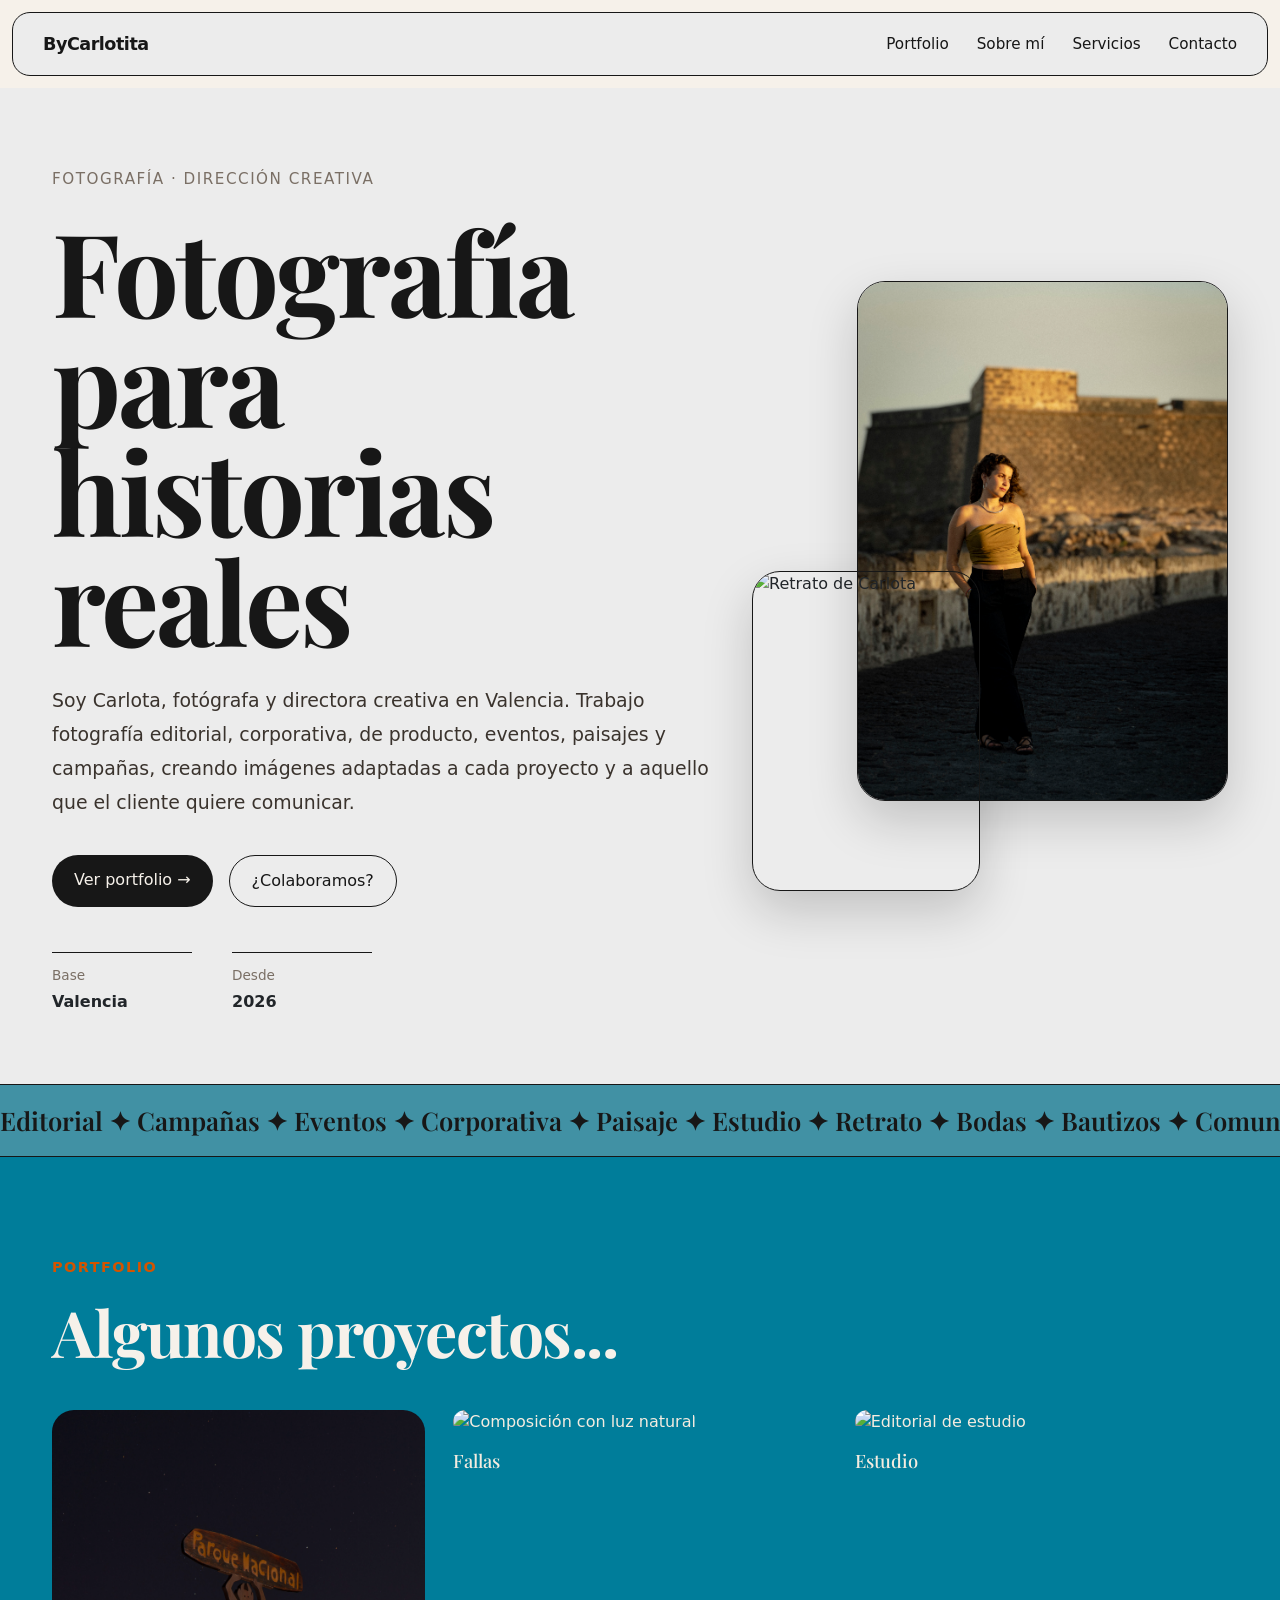
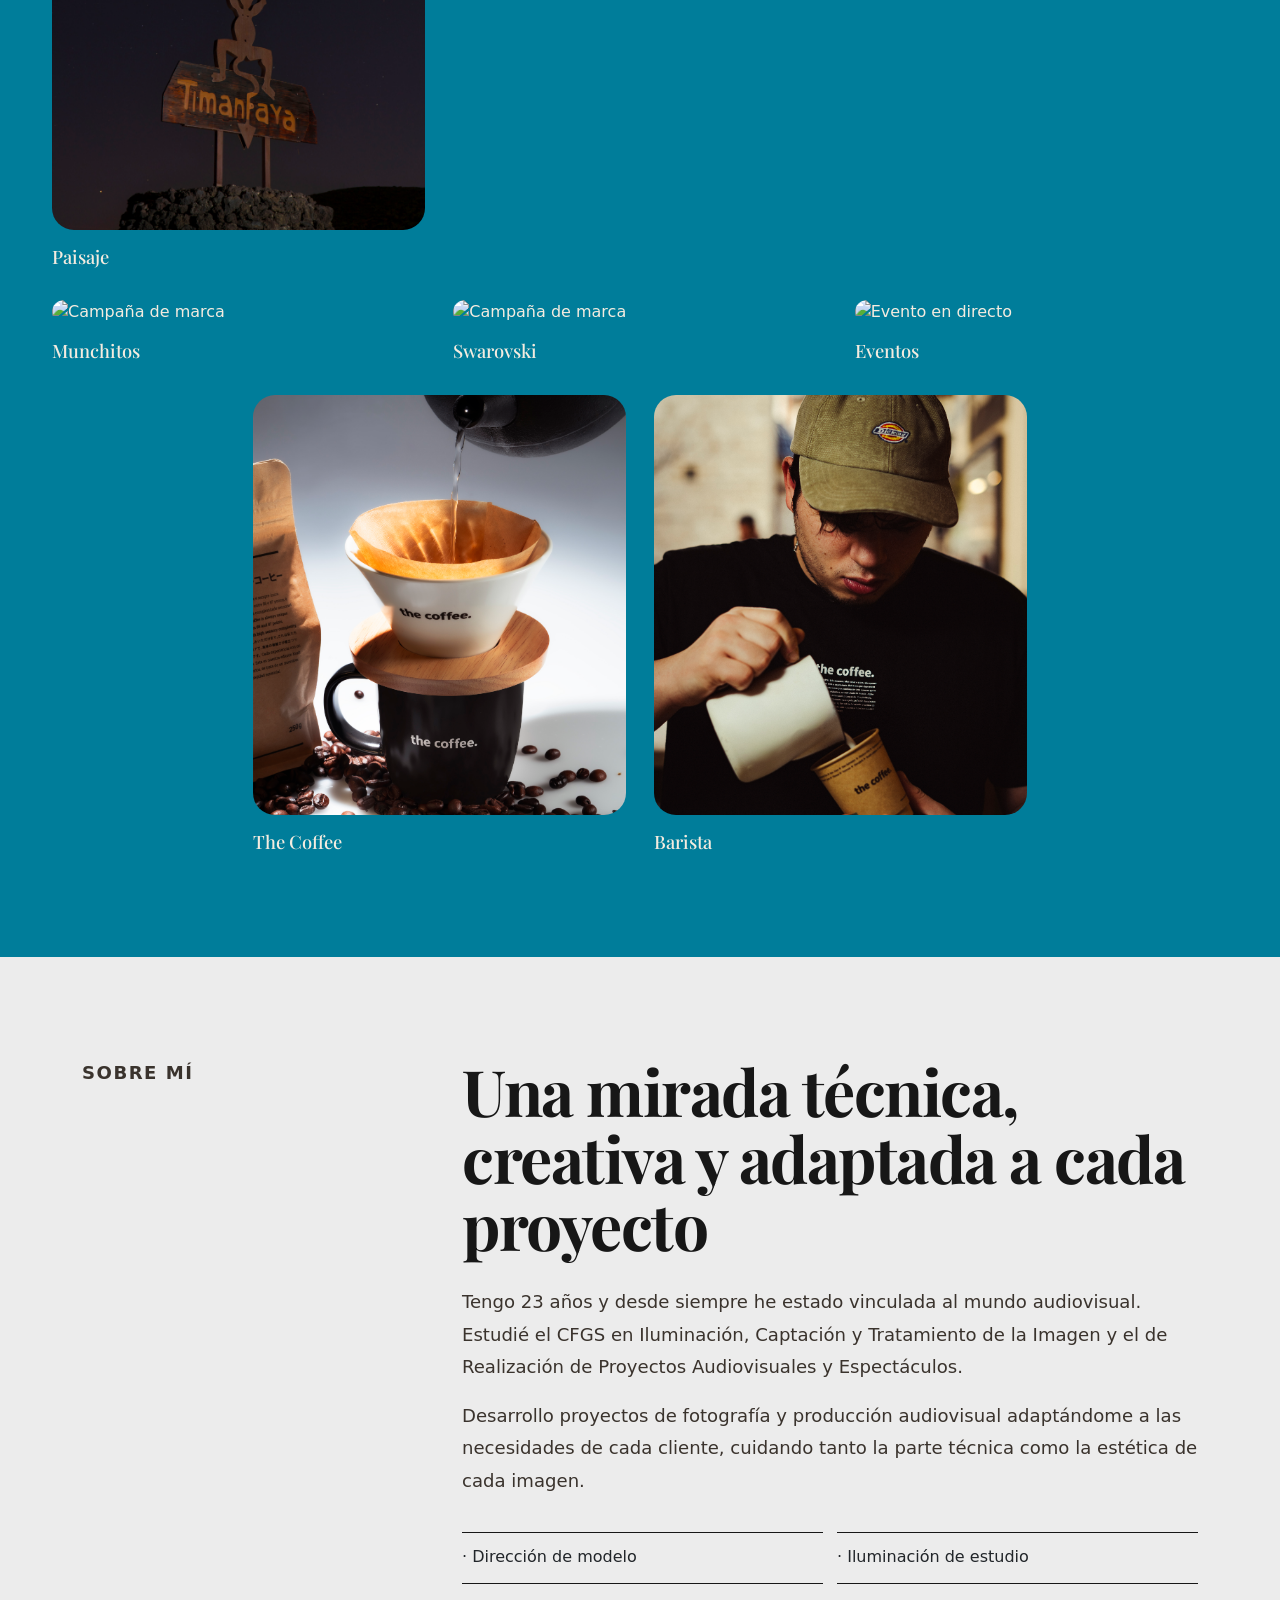
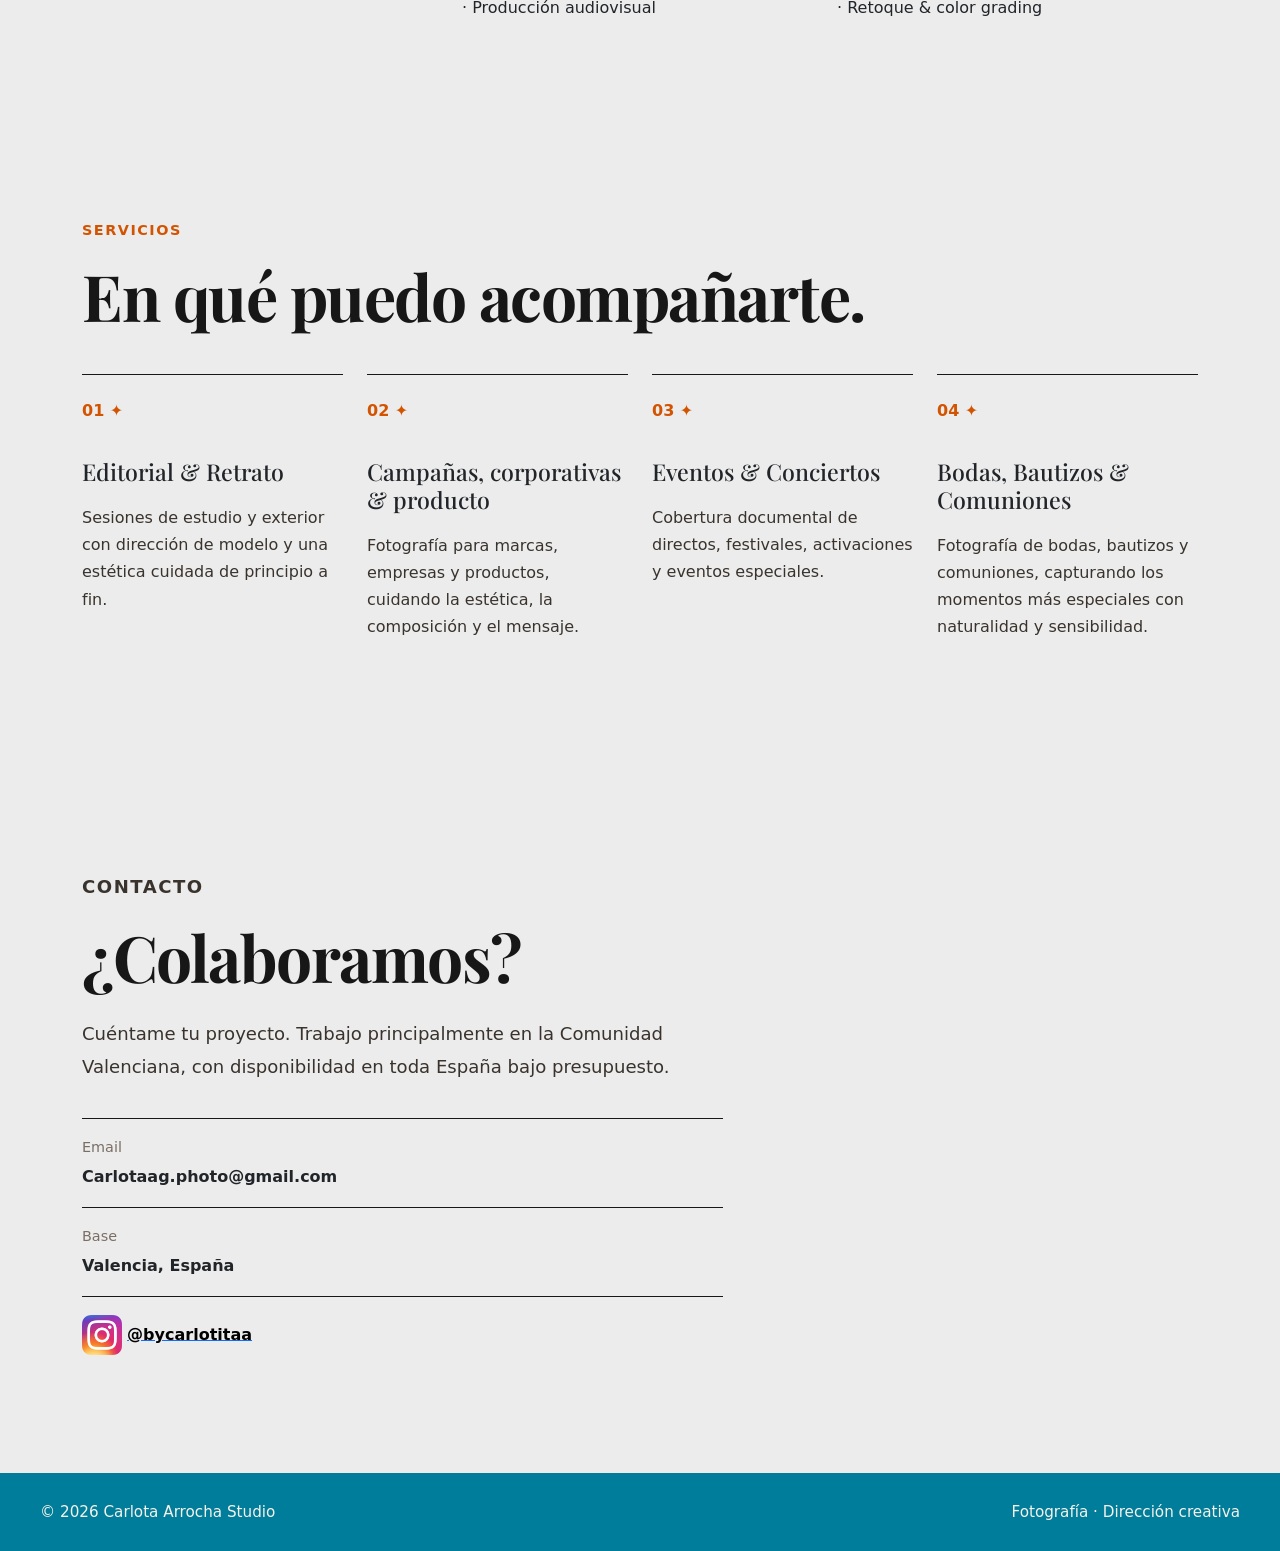
==== index.html @ b8ebc78f "Fix HTML encoding issues in index.html" ====
<!DOCTYPE html>
<html lang="es">
<head>
    <meta charset="UTF-8">
    <title>Carlota Arrocha | Fotografía</title>

    <link rel="stylesheet" href="css/estilos.css">

    <link href="https://fonts.googleapis.com/css2?family=Playfair+Display:wght@500;600;700&family=Inter:wght@300;400;500;600&display=swap" rel="stylesheet">

    <link href="https://cdn.jsdelivr.net/npm/bootstrap@5.3.8/dist/css/bootstrap.min.css" rel="stylesheet">
</head>

<body>

    <nav class="navegacion">
        <div class="logo">
            <a href="index.html">ByCarlotita</a>
        </div>

        <div class="menu">
            <a href="#portfolio" class="links-menu">Portfolio</a>
            <a href="#sobre-mi" class="links-menu">Sobre mí</a>
            <a href="#servicios" class="links-menu">Servicios</a>
            <a href="#contacto" class="links-menu">Contacto</a>
        </div>

      
    </nav>


    <header class="hero">
        <div class="container-fluid">
            <div class="row align-items-center">

                <div class="col-lg-7">
                    <p class="etiqueta">Fotografía · Dirección creativa</p>

                    <h1>
                        Fotografía para<br>
                        historias reales
                    </h1>

                    <p class="texto-hero">
                        Soy Carlota, fotógrafa y directora creativa en Valencia.
                        Trabajo fotografía editorial, corporativa, de producto,
                        eventos, paisajes y campañas, creando imágenes adaptadas
                        a cada proyecto y a aquello que el cliente quiere comunicar.
                    </p>

                    <div class="botones-hero">
                        <a href="#portfolio" class="boton-principal">Ver portfolio →</a>
                        <a href="#contacto" class="boton-secundario">¿Colaboramos?</a>
                    </div>

                    <div class="datos-hero">
                        <div>
                            <span>Base</span>
                            <strong>Valencia</strong>
                        </div>

                        <div>
                            <span>Desde</span>
                            <strong>2026</strong>
                        </div>
                    </div>
                </div>

                <div class="col-lg-5">
                    <div class="imagenes-hero">
                        <img src="presentacion.jpg" class="imagen-hero grande" alt="Fotografía editorial">
                        <img src="imgs/ESTUDIO/DSC01806_2.jpg" class="imagen-hero pequena" alt="Retrato de Carlota">
                    </div>
                </div>

            </div>
        </div>
    </header>


    <section class="franja">
        <div class="texto-franja">
            Editorial ✦ Campañas ✦ Eventos ✦ Corporativa ✦ Paisaje ✦ Estudio ✦ Retrato ✦ Bodas ✦ Bautizos ✦ Comuniones
        </div>
    </section>




    <section class="portfolio portfolio-recortado" id="portfolio">
        <div class="container-fluid">

            <div class="cabecera-seccion">
                <p class="titulo-seccion">Portfolio</p>
                <h2>Algunos proyectos...</h2>
            </div>

            <div class="grid-portfolio">

                <article class="proyecto">
                    <a href="paisajes.html">
                        <img src="imgs/PAISAJE/Foto 11.jpg" alt="Paisaje canario"> </a>
                        <div>
                            <h3>Paisaje</h3>
                           
                        </div>
                </article>

                <article class="proyecto">
                    <a href="fallas.html">
                    <img src="imgs/FALLAS/Fallera_1.jpg" alt="Composición con luz natural"> </a>
                    <div>
                        <h3>Fallas</h3>
                       
                    </div>
                </article>

                <article class="proyecto">
                    <a href="estudio.html">
                    <img src="imgs/ESTUDIO/DSC01806_2.jpg" alt="Editorial de estudio"> </a>
                    <div>
                        <h3>Estudio</h3>
                    </div>
                </article>

                <article class="proyecto">
                    <a href="munchitos.html">
                    <img src="imgs/CAMPAÑAS/6.4 Estudio.jpg" alt="Campaña de marca"> </a>
                    <div>
                        <h3>Munchitos</h3>
                    </div>
                </article>

                <article class="proyecto">
                    <a href="swarovski.html">
                    <img src="imgs/SWAROSKY/Foto Gia Swarosky sRGB.jpg" alt="Campaña de marca"> </a>
                    <div>
                        <h3>Swarovski</h3>
                    </div>
                </article>

                <article class="proyecto">
                    <a href="eventos.html">
                    <img src="imgs/EVENTOS/DSC01212.jpg" alt="Evento en directo"> </a>
                    <div>
                        <h3>Eventos</h3>
                    </div>
                </article>

               <article class="proyecto">
                    <a href="coffee.html">
                    <img src="imgs/THE_COFFEE/SESION_STUDIO_CARLOTA-420-1 copia.jpg" alt="The Coffee"> </a>
                    <div>
                        <h3>The Coffee</h3>
                    </div>
                </article>

                <article class="proyecto">
                    <a href="barista.html">
                    <img src="imgs/BARISTA/DSC2803-1.jpg" alt="The Coffee"> </a>
                    <div>
                        <h3>Barista</h3>
                    </div>
                </article>

            </div>
        </div>
    </section>

        <section class="sobre-mi" id="sobre-mi">
        <div class="container">
            <div class="row">

                <div class="col-lg-4">
                    <p class="titulo-seccion">Sobre mí</p>
                </div>

                <div class="col-lg-8">
                    <h2>Una mirada técnica, creativa y adaptada a cada proyecto</h2>

                    <p>
                        Tengo 23 años y desde siempre he estado vinculada al mundo audiovisual.
                        Estudié el CFGS en Iluminación, Captación y Tratamiento de la Imagen
                        y el de Realización de Proyectos Audiovisuales y Espectáculos.
                    </p>

                    <p>
                        Desarrollo proyectos de fotografía y producción audiovisual adaptándome
                        a las necesidades de cada cliente, cuidando tanto la parte técnica como
                        la estética de cada imagen.
                    </p>

                    <div class="lista-habilidades">
                        <span>· Dirección de modelo</span>
                        <span>· Iluminación de estudio</span>
                        <span>· Producción audiovisual</span>
                        <span>· Retoque & color grading</span>
                    </div>
                </div>

            </div>
        </div>
    </section>



    <section class="servicios" id="servicios">
        <div class="container">

            <div class="cabecera-seccion">
                <p class="titulo-seccion">Servicios</p>
                <h2>En qué puedo acompañarte.</h2>
            </div>

            <div class="row">

                <div class="col-md-3">
                    <div class="tarjeta-servicio">
                        <span>01 ✦</span>
                        <h3>Editorial & Retrato</h3>
                        <p>
                            Sesiones de estudio y exterior con dirección de modelo
                            y una estética cuidada de principio a fin.
                        </p>
                    </div>
                </div>

                <div class="col-md-3">
                    <div class="tarjeta-servicio">
                        <span>02 ✦</span>
                        <h3>Campañas, corporativas & producto</h3>
                        <p>
                            Fotografía para marcas, empresas y productos, cuidando
                            la estética, la composición y el mensaje.
                        </p>
                    </div>
                </div>

                <div class="col-md-3">
                    <div class="tarjeta-servicio">
                        <span>03 ✦</span>
                        <h3>Eventos & Conciertos</h3>
                        <p>
                            Cobertura documental de directos, festivales,
                            activaciones y eventos especiales.
                        </p>
                    </div>
                </div>

                <div class="col-md-3">
                    <div class="tarjeta-servicio">
                        <span>04 ✦</span>
                        <h3>Bodas, Bautizos & Comuniones</h3>
                        <p>
                            Fotografía de bodas, bautizos y comuniones,
                            capturando los momentos más especiales
                            con naturalidad y sensibilidad.
                        </p>
                    </div>
                </div>
                

            </div>
        </div>
    </section>


    <section class="contacto" id="contacto">
        <div class="container">
            <div class="row">

                <div class="col-lg-7">
                    <p class="titulo-seccion">Contacto</p>
                    <h2>¿Colaboramos?</h2>

                    <p>
                        Cuéntame tu proyecto.
                        Trabajo principalmente en la Comunidad Valenciana,
                        con disponibilidad en toda España bajo presupuesto.
                    </p>

                    <div class="datos-contacto">
                        <div>
                            <span>Email</span>
                            <strong>Carlotaag.photo@gmail.com</strong>
                        </div>

                        <div>
                            <span>Base</span>
                            <strong>Valencia, España</strong>
                        </div>
                        <div>
                            <img
                            src="Instagram_icon.png.webp" alt="logo" class="img-fluid"
                            style="width: 40px; height: 40px;">
                            <a href="https://www.instagram.com/bycarlotitaa">
                            <strong style="color: #000;">@bycarlotitaa</strong></a>
                        </div>
                    </div>
                </div>

            </div>
        </div>
    </section>


    <footer>
        <p>© 2026 Carlota Arrocha Studio</p>
        <p>Fotografía · Dirección creativa</p>
    </footer>


    <script src="https://cdn.jsdelivr.net/npm/bootstrap@5.3.8/dist/js/bootstrap.bundle.min.js"></script>
</body>
</html>
---- css/estilos.css ----
* {
    margin: 0;
    padding: 0;
    box-sizing: border-box;
}

body {
    font-family: "Inter", sans-serif;
    background-color: #f6f1ea !important;
    color: #171717;
}

html {
    scroll-behavior: smooth;
}

h1, h2, h3 {
    font-family: "Playfair Display", serif;
}


/* NAV */

.navegacion {
    width: calc(100% - 24px);
    margin: 12px;
    padding: 18px 30px;
    border: 1px solid #171717;
    border-radius: 18px;
    background-color: #ECECEC;
    backdrop-filter: blur(10px);

    display: flex;
    justify-content: space-between;
    align-items: center;

    position: sticky;
    top: 12px;
    z-index: 1000;
}

.logo a {
    text-decoration: none;
    color: #171717;
    font-weight: 700;
    font-size: 1.1rem;
    letter-spacing: -0.5px;
}

.menu {
    display: flex;
    gap: 28px;
}

.links-menu {
    text-decoration: none;
    color: #171717;
    font-size: 0.95rem;
    transition: opacity 0.3s ease;
}

.links-menu:hover {
    opacity: 0.55;
}

.boton-nav {
    text-decoration: none;
    color: #f6f1ea;
    background-color: #171717;
    padding: 10px 18px;
    border-radius: 30px;
    font-size: 0.9rem;
    transition: all 0.3s ease;
}

.boton-nav:hover {
    background-color: #d35400;
    color: white;
}


/* HERO */

.hero {
    padding: 80px 40px 70px;
    background-color: #ECECEC;
}

.etiqueta {
    font-size: 0.95rem;
    text-transform: uppercase;
    letter-spacing: 1.5px;
    margin-bottom: 25px;
    color: #7a6f65;
}

.hero h1 {
    font-family: "Playfair Display", serif;
    font-size: clamp(3.8rem, 9vw, 8.5rem);
    font-weight: 700;
    line-height: 0.95;
    color: #171717;
    margin-bottom: 30px;
    letter-spacing: -3px;
}

.texto-hero {
    max-width: 680px;
    font-size: 1.18rem;
    line-height: 1.8;
    color: #3a332d;
    margin-bottom: 35px;
}

.botones-hero {
    display: flex;
    gap: 16px;
    margin-bottom: 45px;
}

.boton-principal,
.boton-secundario {
    text-decoration: none;
    padding: 13px 22px;
    border-radius: 40px;
    font-weight: 500;
    transition: all 0.3s ease;
}

.boton-principal {
    background-color: #171717;
    color: #f6f1ea;
}

.boton-principal:hover {
    background-color: #d35400;
    color: white;
}

.boton-secundario {
    border: 1px solid #171717;
    color: #171717;
}

.boton-secundario:hover {
    background-color: #171717;
    color: #f6f1ea;
}

.datos-hero {
    display: flex;
    gap: 40px;
    flex-wrap: wrap;
}

.datos-hero div {
    border-top: 1px solid #171717;
    padding-top: 12px;
    min-width: 140px;
}

.datos-hero span {
    display: block;
    color: #7a6f65;
    font-size: 0.85rem;
    margin-bottom: 5px;
}

.datos-hero strong {
    font-size: 1rem;
}


/* IMÁGENES HERO */

.imagenes-hero {
    position: relative;
    min-height: 620px;
}

.imagen-hero {
    object-fit: cover;
    border-radius: 28px;
    border: 1px solid #171717;
    box-shadow: 0 20px 50px rgba(0, 0, 0, 0.18);
}

.imagen-hero.grande {
    width: 78%;
    height: 520px;
    position: absolute;
    right: 0;
    top: 0;
}

.imagen-hero.pequena {
    width: 48%;
    height: 320px;
    position: absolute;
    left: 0;
    bottom: 10px;
}


/* FRANJA */

.franja {
    overflow: hidden;
    border-top: 1px solid #171717;
    border-bottom: 1px solid #171717;
    background-color: #4191A4;
    color: #171717;
    padding: 16px 0;
}

.texto-franja {
    white-space: nowrap;
    font-family: "Playfair Display", serif;
    font-size: 1.6rem;
    font-weight: 600;
    animation: moverTexto 18s linear infinite;
}

@keyframes moverTexto {
    from {
        transform: translateX(100%);
    }

    to {
        transform: translateX(-100%);
    }
}


/* SECCIONES GENERALES */

.sobre-mi,
.portfolio,
.servicios,
.contacto {
    padding: 100px 40px;
}
.sobre-mi{
    background-color: #ECECEC;
}
.servicios{
    background-color: #ECECEC;
}

.titulo-seccion {
    text-transform: uppercase;
    font-size: 0.9rem;
    letter-spacing: 1.5px;
    color: #d35400;
    font-weight: 700;
    margin-bottom: 20px;
}

.cabecera-seccion {
    margin-bottom: 45px;
}

.sobre-mi h2,
.portfolio h2,
.servicios h2,
.contacto h2 {
    font-family: "Playfair Display", serif;
    font-size: clamp(2.4rem, 5vw, 4.5rem);
    font-weight: 700;
    line-height: 1.05;
    margin-bottom: 28px;
    color: #171717;
    letter-spacing: -1.5px;
}

.sobre-mi p,
.contacto p {
    font-size: 1.13rem;
    line-height: 1.8;
    color: #3a332d;
}

.lista-habilidades {
    margin-top: 35px;
    display: grid;
    grid-template-columns: repeat(2, 1fr);
    gap: 14px;
}

.lista-habilidades span {
    border-top: 1px solid #171717;
    padding-top: 12px;
    font-weight: 500;
}


/* PORTFOLIO */

.portfolio {
    background-color: #007D9A;
    color: #f4ece0;
}

.portfolio .titulo-seccion {
    color: #d35400;
}

.portfolio h2 {
    color: #f6f1ea;
}

.filtros {
    display: flex;
    gap: 12px;
    flex-wrap: wrap;
    margin-bottom: 40px;
}

.filtros span {
    border: 1px solid #f6f1ea;
    border-radius: 30px;
    padding: 8px 16px;
    font-size: 0.9rem;
}

/* Portfolio centrado:
   - En pantalla grande salen 3 elementos por fila.
   - Si sobra 1 o 2 en la última fila, se centran.
*/

.grid-portfolio {
    display: flex;
    flex-wrap: wrap;
    justify-content: center;
    gap: 28px;
}

.proyecto {
    flex: 0 1 calc((100% - 56px) / 3);
    overflow: hidden;
}

.proyecto a {
    display: block;
    text-decoration: none;
    color: inherit;
}

/* IMÁGENES COMPLETAS SIN RECORTE */

.proyecto img {
    width: 100%;
    height: 420px;
    object-fit: contain;
    border-radius: 22px;
    margin-bottom: 16px;
    transition: transform 0.4s ease;
    background-color: #f6f1ea;
}

.portfolio-recortado .proyecto img {
    object-fit: cover;
    background-color: transparent;
}

.proyecto:hover img {
    transform: scale(1.02);
}

.proyecto h3 {
    font-size: 1.15rem;
    margin-bottom: 4px;
}

.proyecto p {
    color: #c9bfb4;
    font-size: 0.9rem;
}


/* MODAL */

.img-galeria {
    cursor: pointer;
}

.modal-imagen-contenido {
    background-color: transparent;
    border: none;
}

.imagen-ampliada {
    max-width: 100%;
    max-height: 85vh;
    object-fit: contain;
    border-radius: 12px;
}

.boton-cerrar {
    position: absolute;
    top: 10px;
    right: 10px;
    z-index: 10;
    background-color: white;
    padding: 12px;
    border-radius: 50%;
}


/* SERVICIOS */

.tarjeta-servicio {
    border-top: 1px solid #171717;
    padding-top: 24px;
    margin-bottom: 30px;
}

.tarjeta-servicio span {
    display: block;
    color: #d35400;
    font-weight: 700;
    margin-bottom: 35px;
}

.tarjeta-servicio h3 {
    font-size: 1.45rem;
    margin-bottom: 18px;
}

.tarjeta-servicio p {
    color: #3a332d;
    line-height: 1.7;
}


/* CONTACTO */

.contacto {
    background-color: #ECECEC;
}

.datos-contacto {
    margin-top: 35px;
}

.datos-contacto div {
    border-top: 1px solid #171717;
    padding: 18px 0;
}

.datos-contacto span {
    display: block;
    color: #7a6f65;
    font-size: 0.9rem;
    margin-bottom: 6px;
}

.datos-contacto strong {
    font-size: 1rem;
}

.formulario {
    display: flex;
    flex-direction: column;
    gap: 18px;
}

.formulario input,
.formulario textarea {
    width: 100%;
    border: none;
    border-bottom: 1px solid #171717;
    background-color: transparent;
    padding: 14px 0;
    font-size: 1rem;
    outline: none;
}

.formulario textarea {
    min-height: 150px;
    resize: vertical;
}

.formulario button {
    align-self: flex-start;
    margin-top: 20px;
    border: none;
    background-color: #171717;
    color: #f6f1ea;
    padding: 14px 24px;
    border-radius: 40px;
    transition: all 0.3s ease;
}

.formulario button:hover {
    background-color: #d35400;
}


/* FOOTER */

footer {
    background-color: #007D9A;
    color: #f6f1ea;
    display: flex;
    justify-content: space-between;
    padding: 28px 40px;
    font-size: 0.95rem;
}

footer p {
    margin: 0;
}


/* RESPONSIVE */

@media (max-width: 992px) {
    .navegacion {
        flex-direction: column;
        gap: 18px;
    }

    .menu {
        flex-wrap: wrap;
        justify-content: center;
    }

    .boton-nav {
        display: none;
    }

    .hero {
        padding: 60px 22px;
    }

    .imagenes-hero {
        min-height: auto;
        margin-top: 50px;
        display: flex;
        gap: 20px;
    }

    .imagen-hero.grande,
    .imagen-hero.pequena {
        position: static;
        width: 50%;
        height: 360px;
    }

    .proyecto {
        flex: 0 1 calc((100% - 28px) / 2);
    }

    .proyecto img {
        height: 380px;
    }
}


@media (max-width: 768px) {
    .hero h1 {
        font-size: 3.7rem;
    }

    .botones-hero {
        flex-direction: column;
        align-items: flex-start;
    }

    .datos-hero {
        flex-direction: column;
        gap: 18px;
    }

    .imagenes-hero {
        flex-direction: column;
    }

    .imagen-hero.grande,
    .imagen-hero.pequena {
        width: 100%;
        height: 360px;
    }

    .sobre-mi,
    .portfolio,
    .servicios,
    .contacto {
        padding: 70px 22px;
    }

    .lista-habilidades {
        grid-template-columns: 1fr;
    }

    .proyecto {
        flex: 0 1 100%;
    }

    .proyecto img {
        height: auto;
        max-height: none;
    }

    footer {
        flex-direction: column;
        gap: 10px;
    }
}
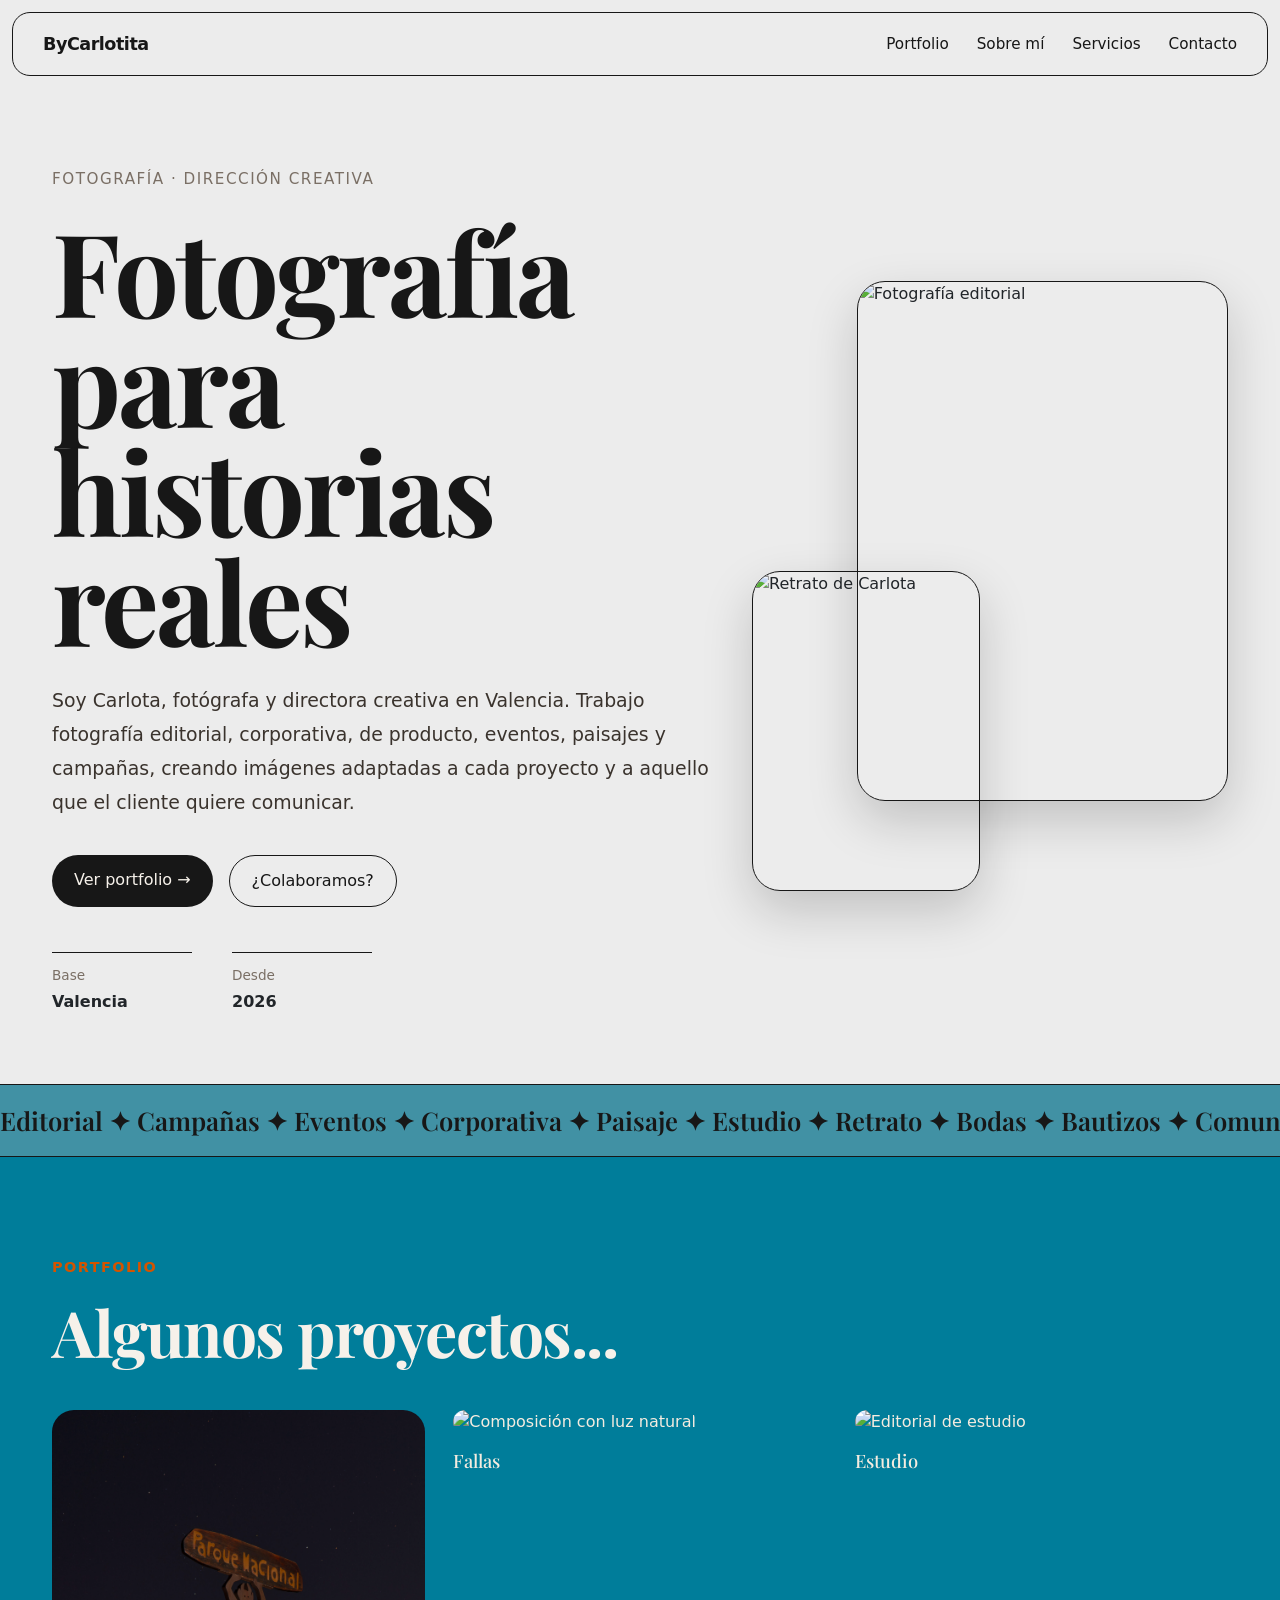
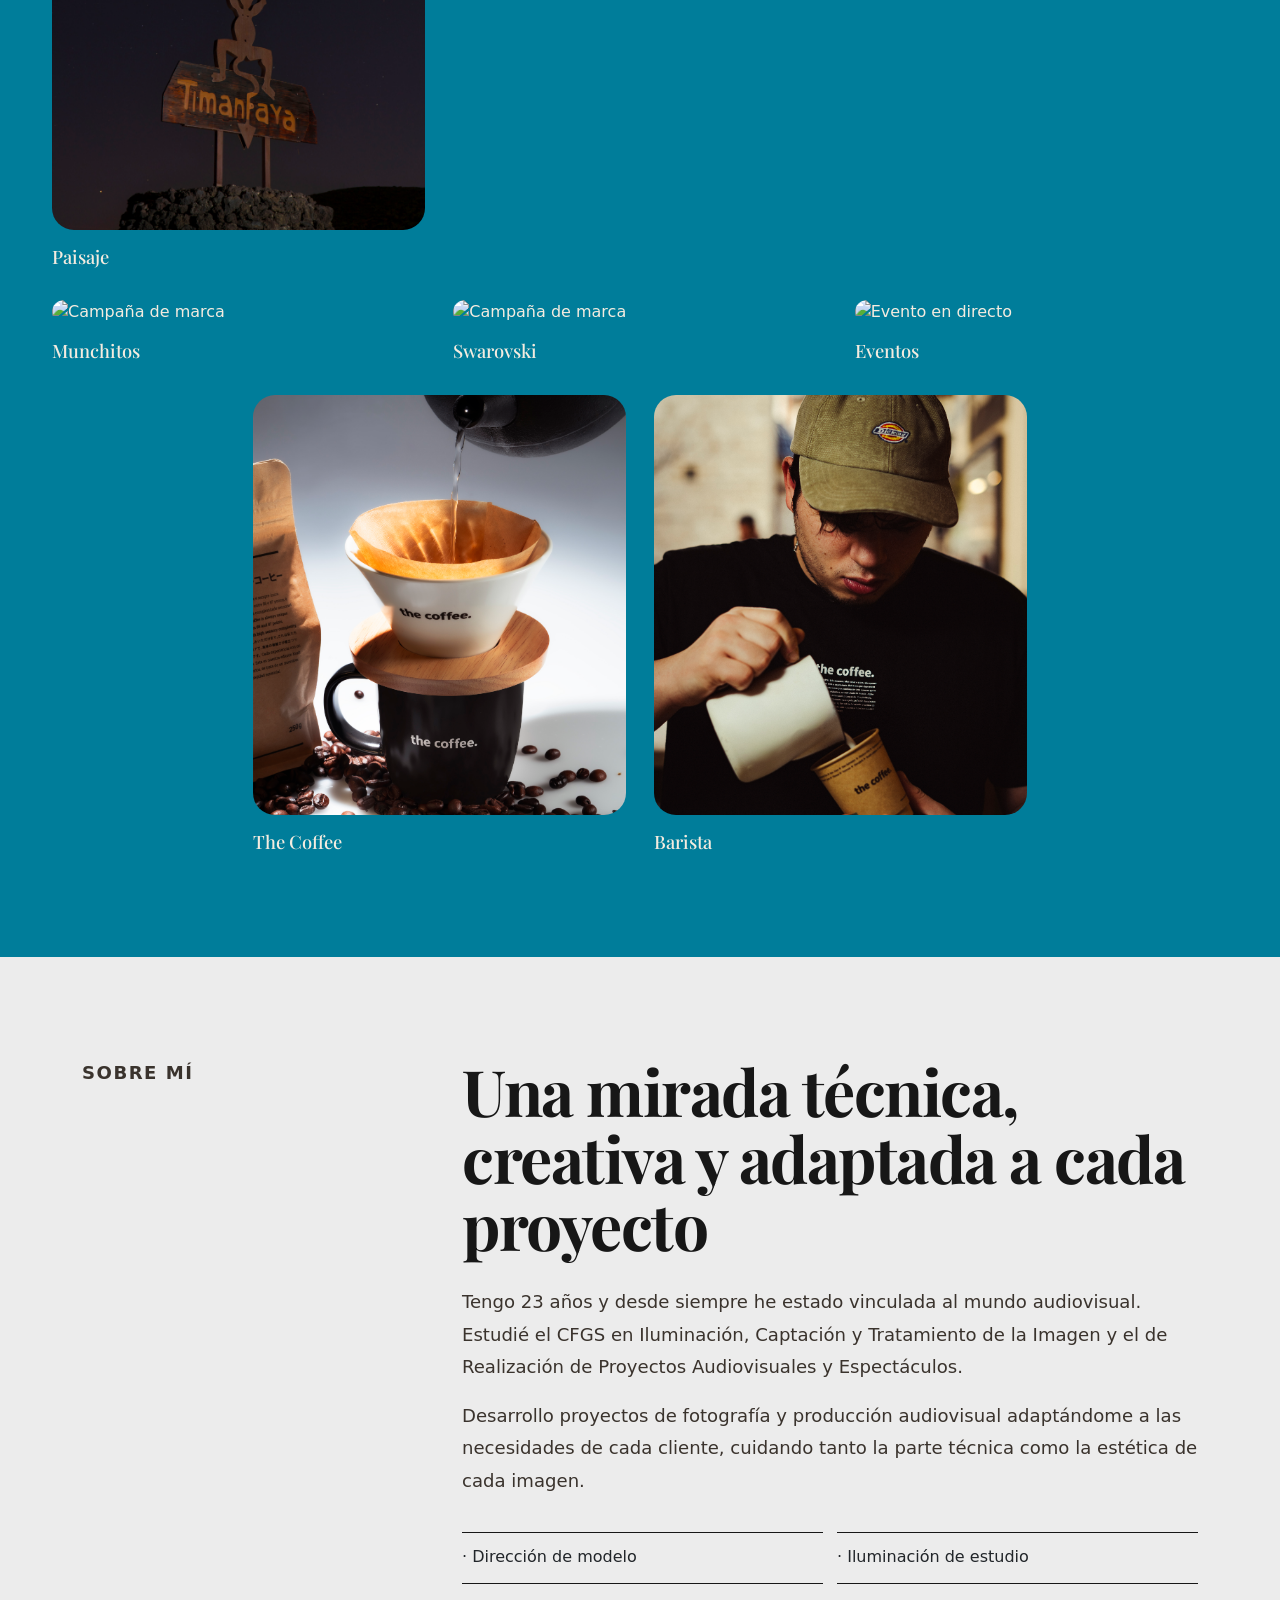
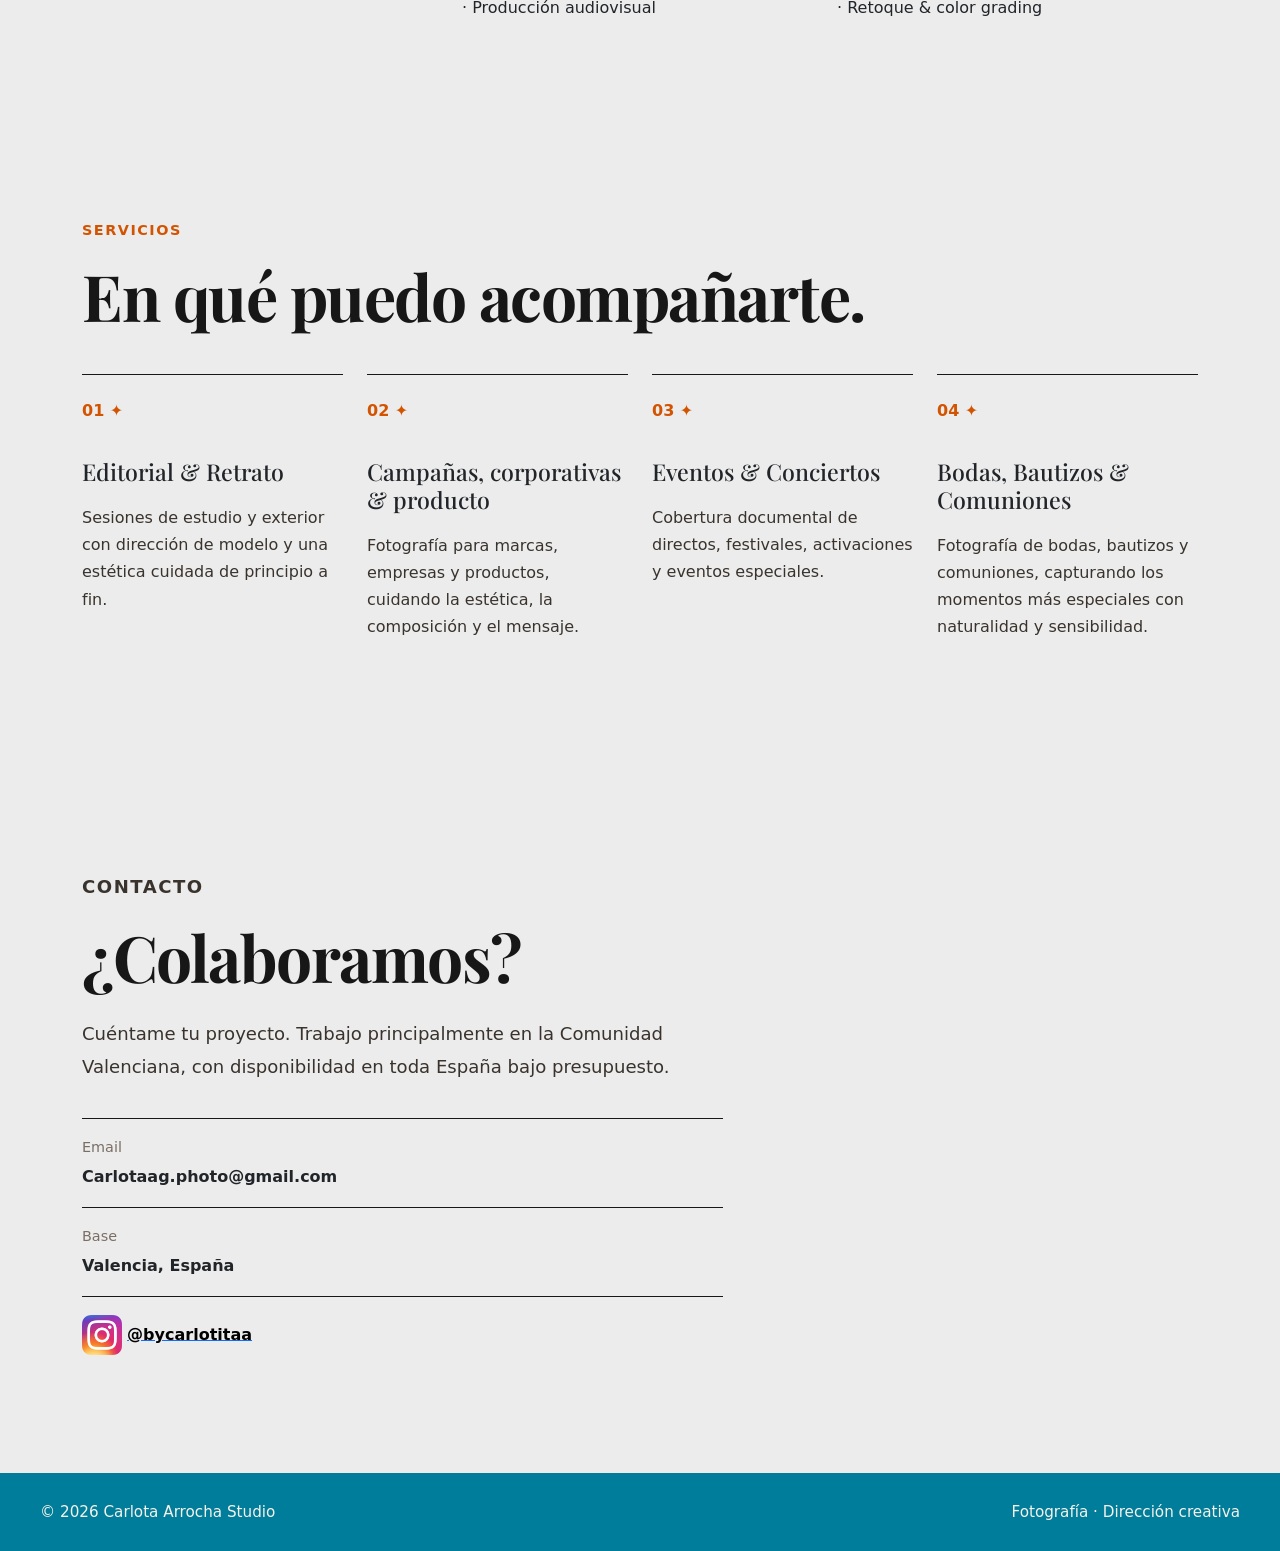
==== commit 7b40379e: "Restore index.html to original state" ====
--- a/index.html
+++ b/index.html
@@ -68,8 +68,8 @@
 
                 <div class="col-lg-5">
                     <div class="imagenes-hero">
-                        <img src="presentacion.jpg" class="imagen-hero grande" alt="Fotografía editorial">
-                        <img src="imgs/ESTUDIO/DSC01806_2.jpg" class="imagen-hero pequena" alt="Retrato de Carlota">
+                        <img src="imgs/INICIO/Sesión de estudio_1.jpg" class="imagen-hero grande" alt="Fotografía editorial">
+                        <img src="imgs/INICIO/Sesión de estudio_2.jpg" class="imagen-hero pequena" alt="Retrato de Carlota">
                     </div>
                 </div>
 
--- a/css/estilos.css
+++ b/css/estilos.css
@@ -6,7 +6,7 @@
 
 body {
     font-family: "Inter", sans-serif;
-    background-color: #f6f1ea !important;
+    background-color: #ECECEC !important;
     color: #171717;
 }
 
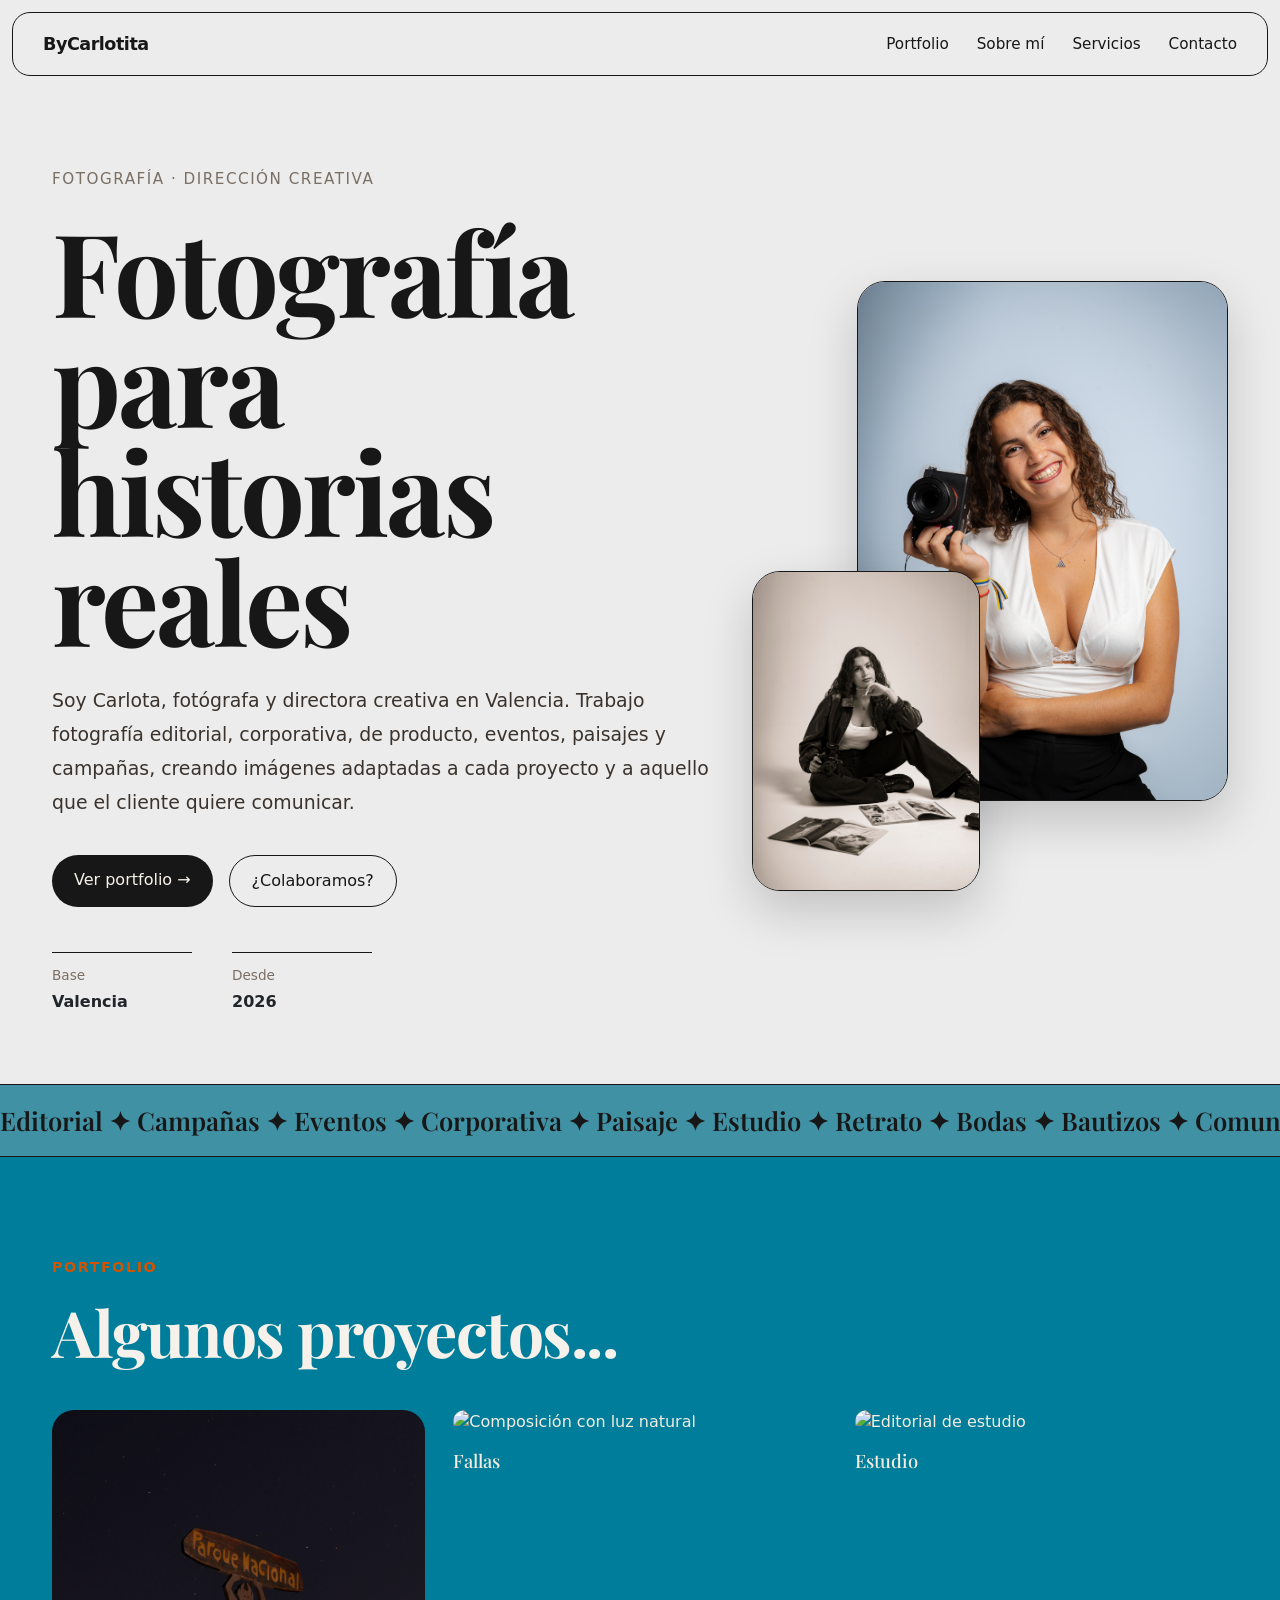
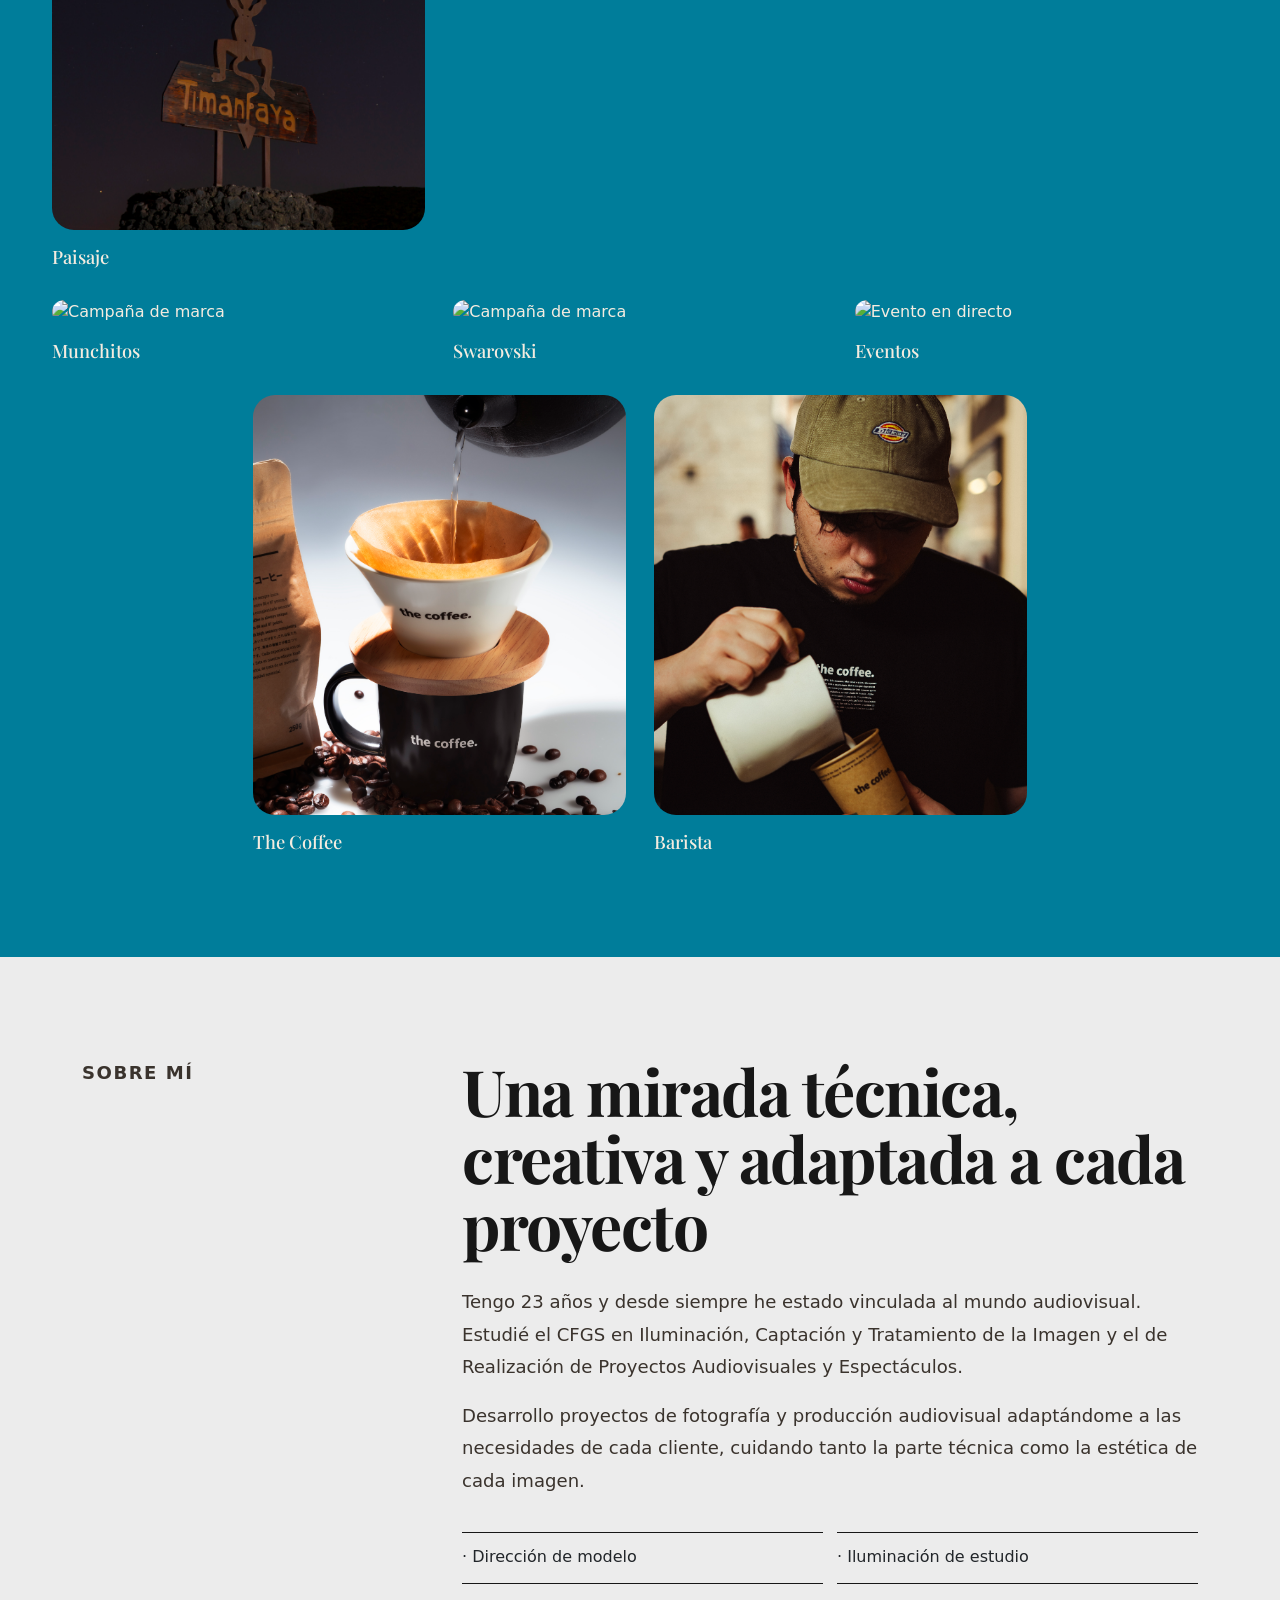
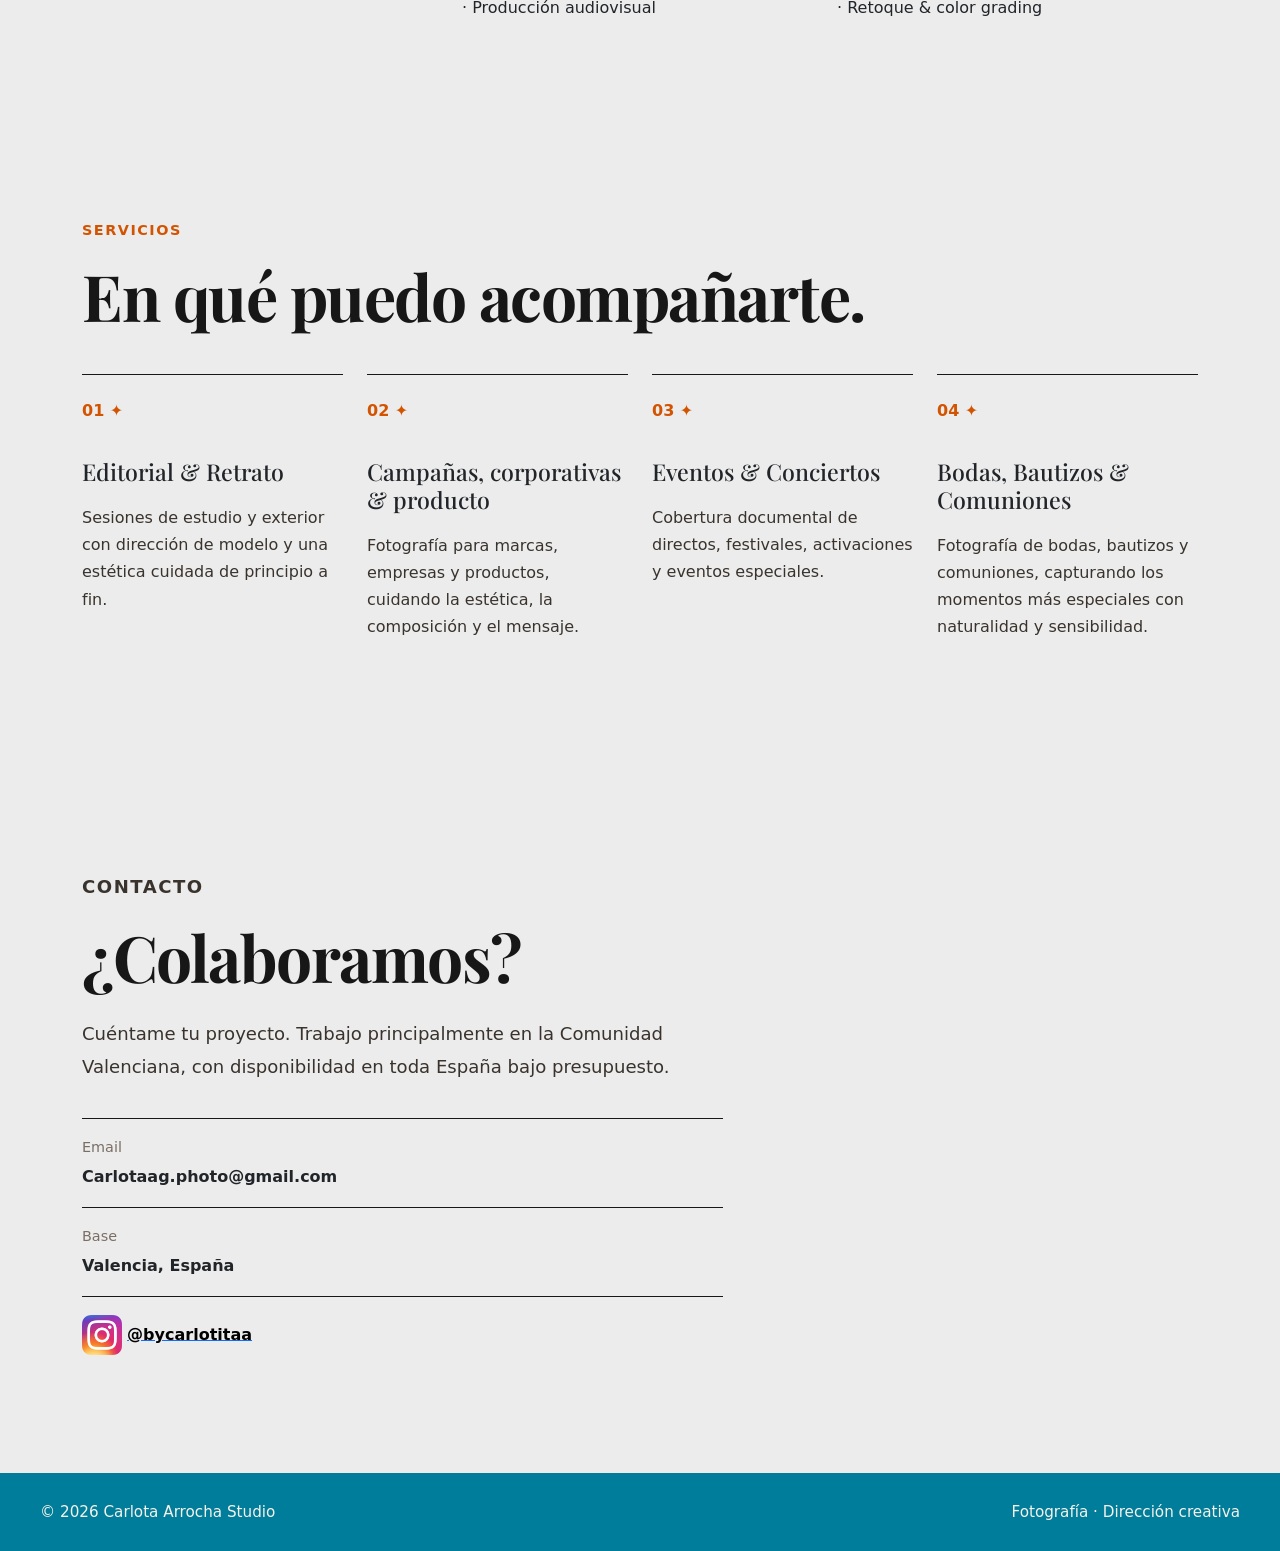
==== commit 0b2a2248: "Fix HTML formatting and update image paths" ====
--- a/index.html
+++ b/index.html
@@ -68,8 +68,8 @@
 
                 <div class="col-lg-5">
                     <div class="imagenes-hero">
-                        <img src="imgs/INICIO/Sesión de estudio_1.jpg" class="imagen-hero grande" alt="Fotografía editorial">
-                        <img src="imgs/INICIO/Sesión de estudio_2.jpg" class="imagen-hero pequena" alt="Retrato de Carlota">
+                        <img src="imgs/INICIO/Sesion_1.jpg" class="imagen-hero grande" alt="Fotografía editorial">
+                        <img src="imgs/INICIO/Sesion_2.jpg" class="imagen-hero pequena" alt="Retrato de Carlota">
                     </div>
                 </div>
 
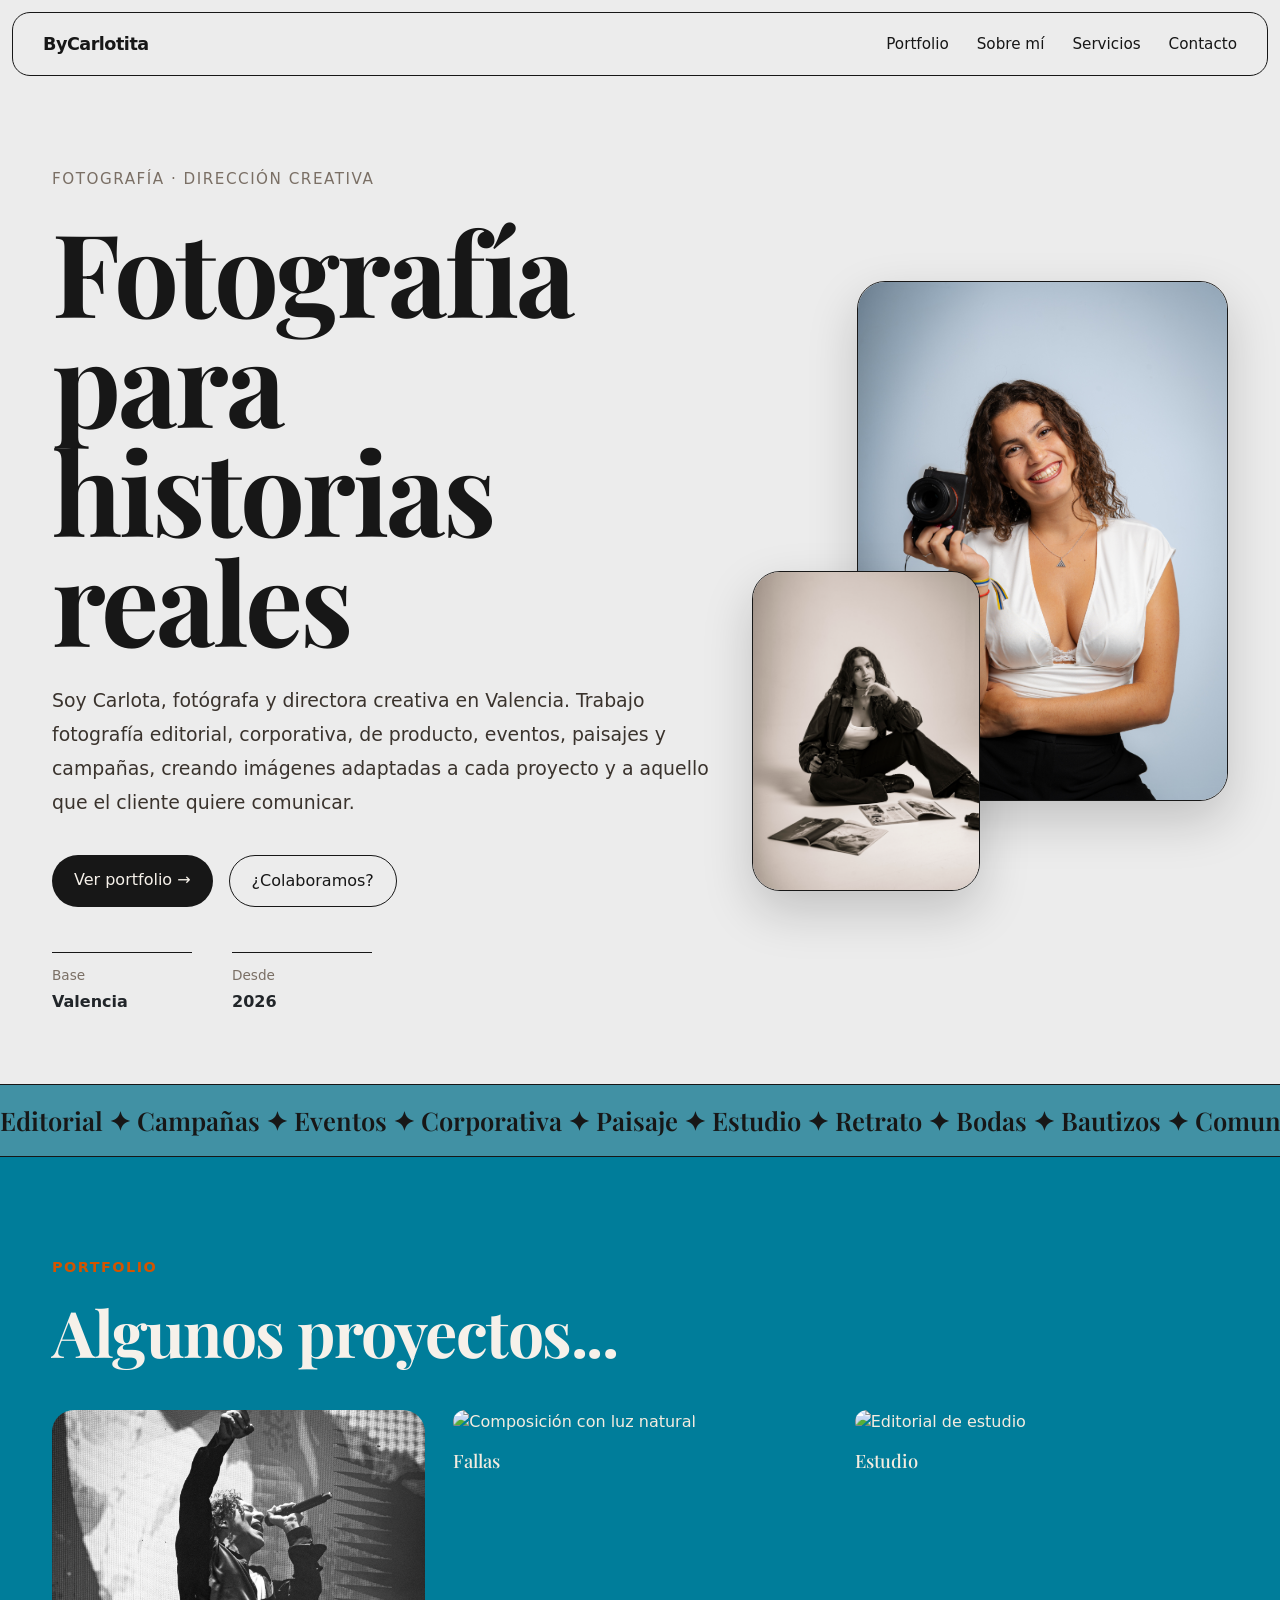
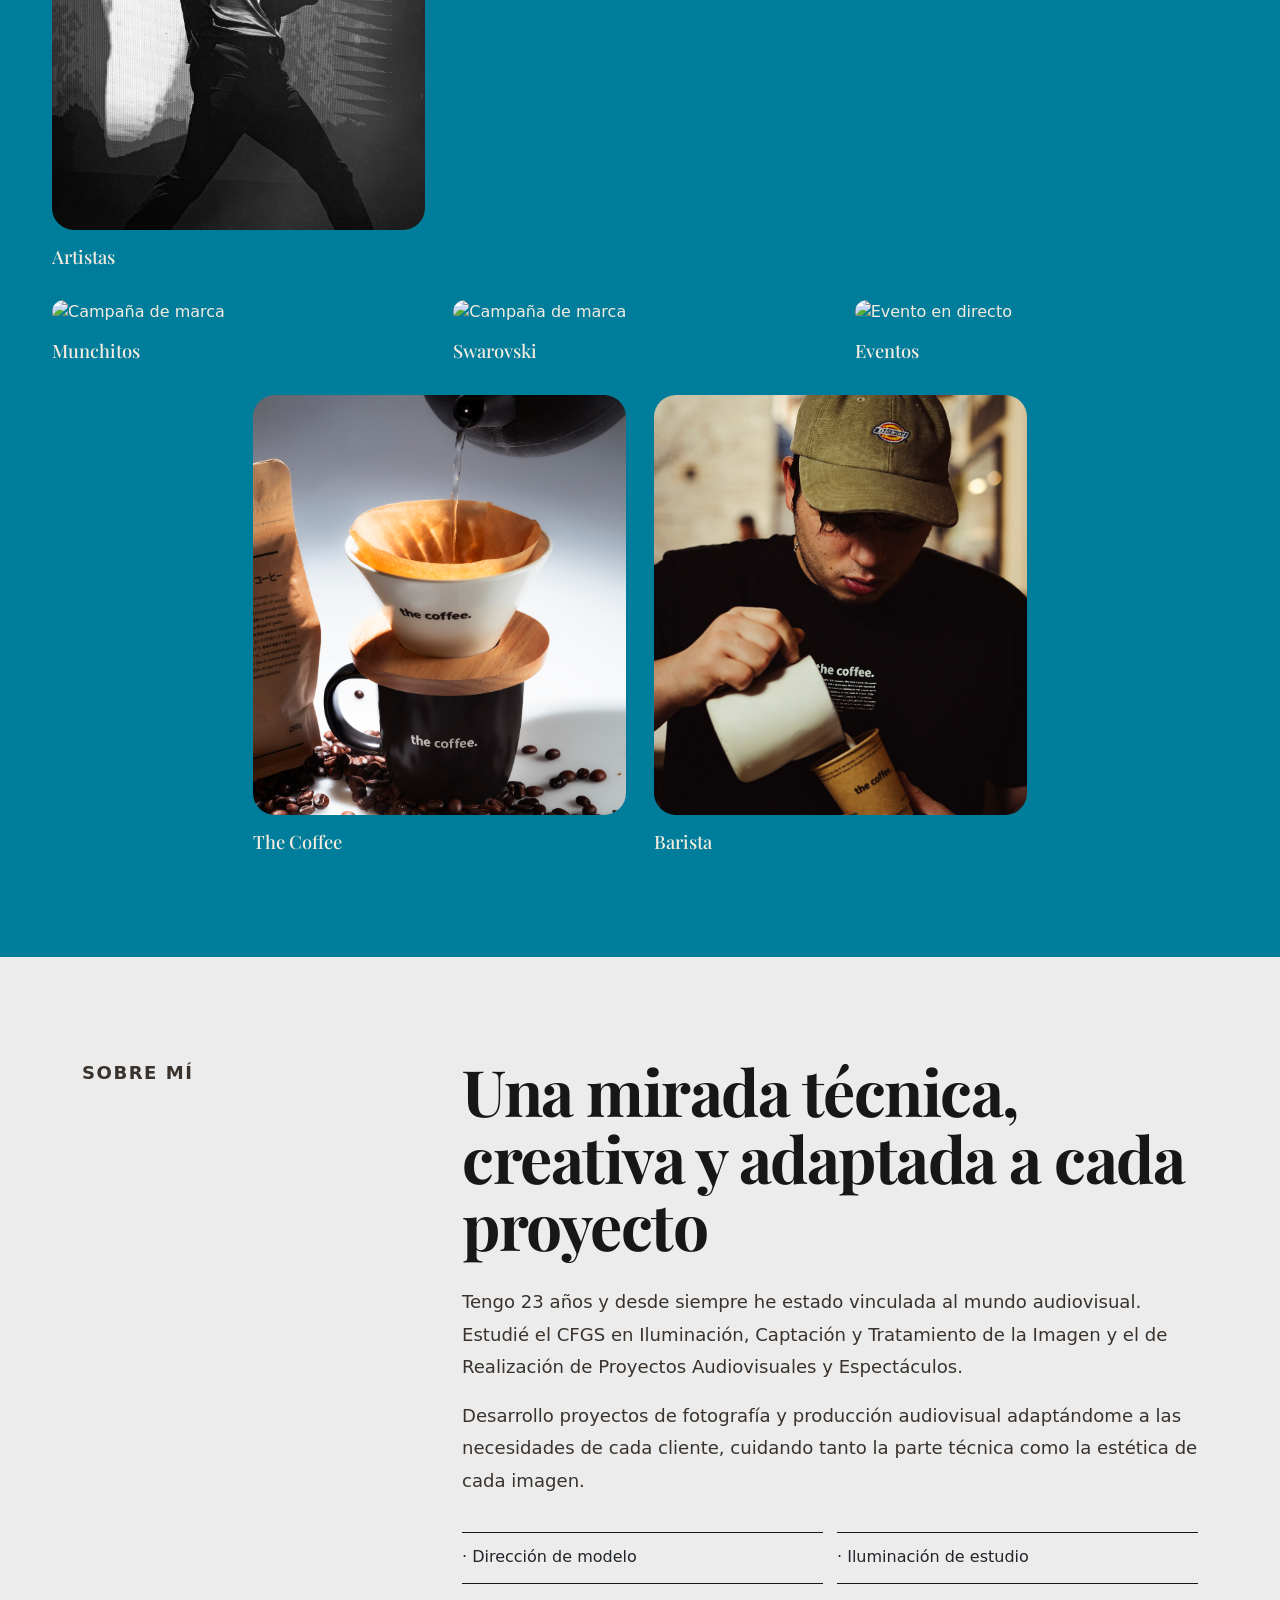
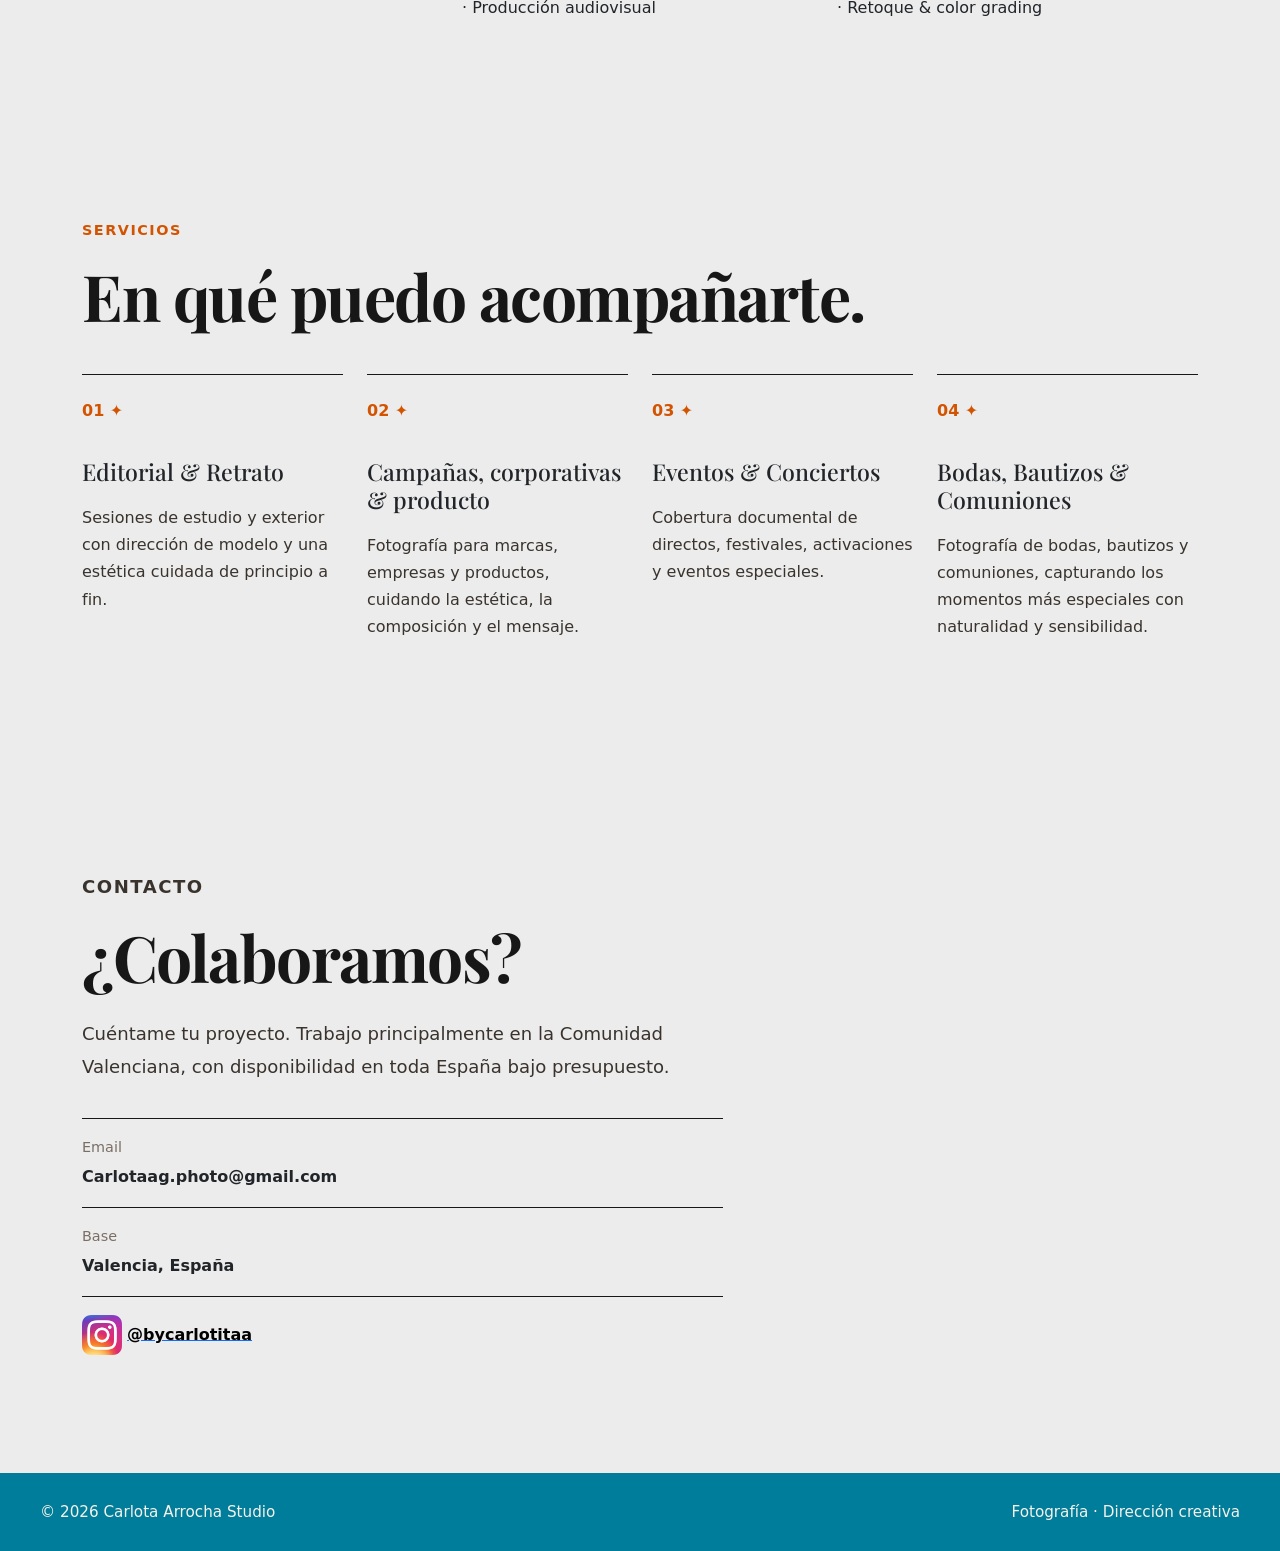
==== commit 70927f75: "Fix HTML structure and formatting issues" ====
--- a/index.html
+++ b/index.html
@@ -98,10 +98,10 @@
             <div class="grid-portfolio">
 
                 <article class="proyecto">
-                    <a href="paisajes.html">
-                        <img src="imgs/PAISAJE/Foto 11.jpg" alt="Paisaje canario"> </a>
-                        <div>
-                            <h3>Paisaje</h3>
+                    <a href="artistas.html">
+                        <img src="imgs/ARTISTAS/1_Bisbal/_DSC1831.jpg" alt="Artistas"> </a>
+                        <div>
+                            <h3>Artistas</h3>
                            
                         </div>
                 </article>
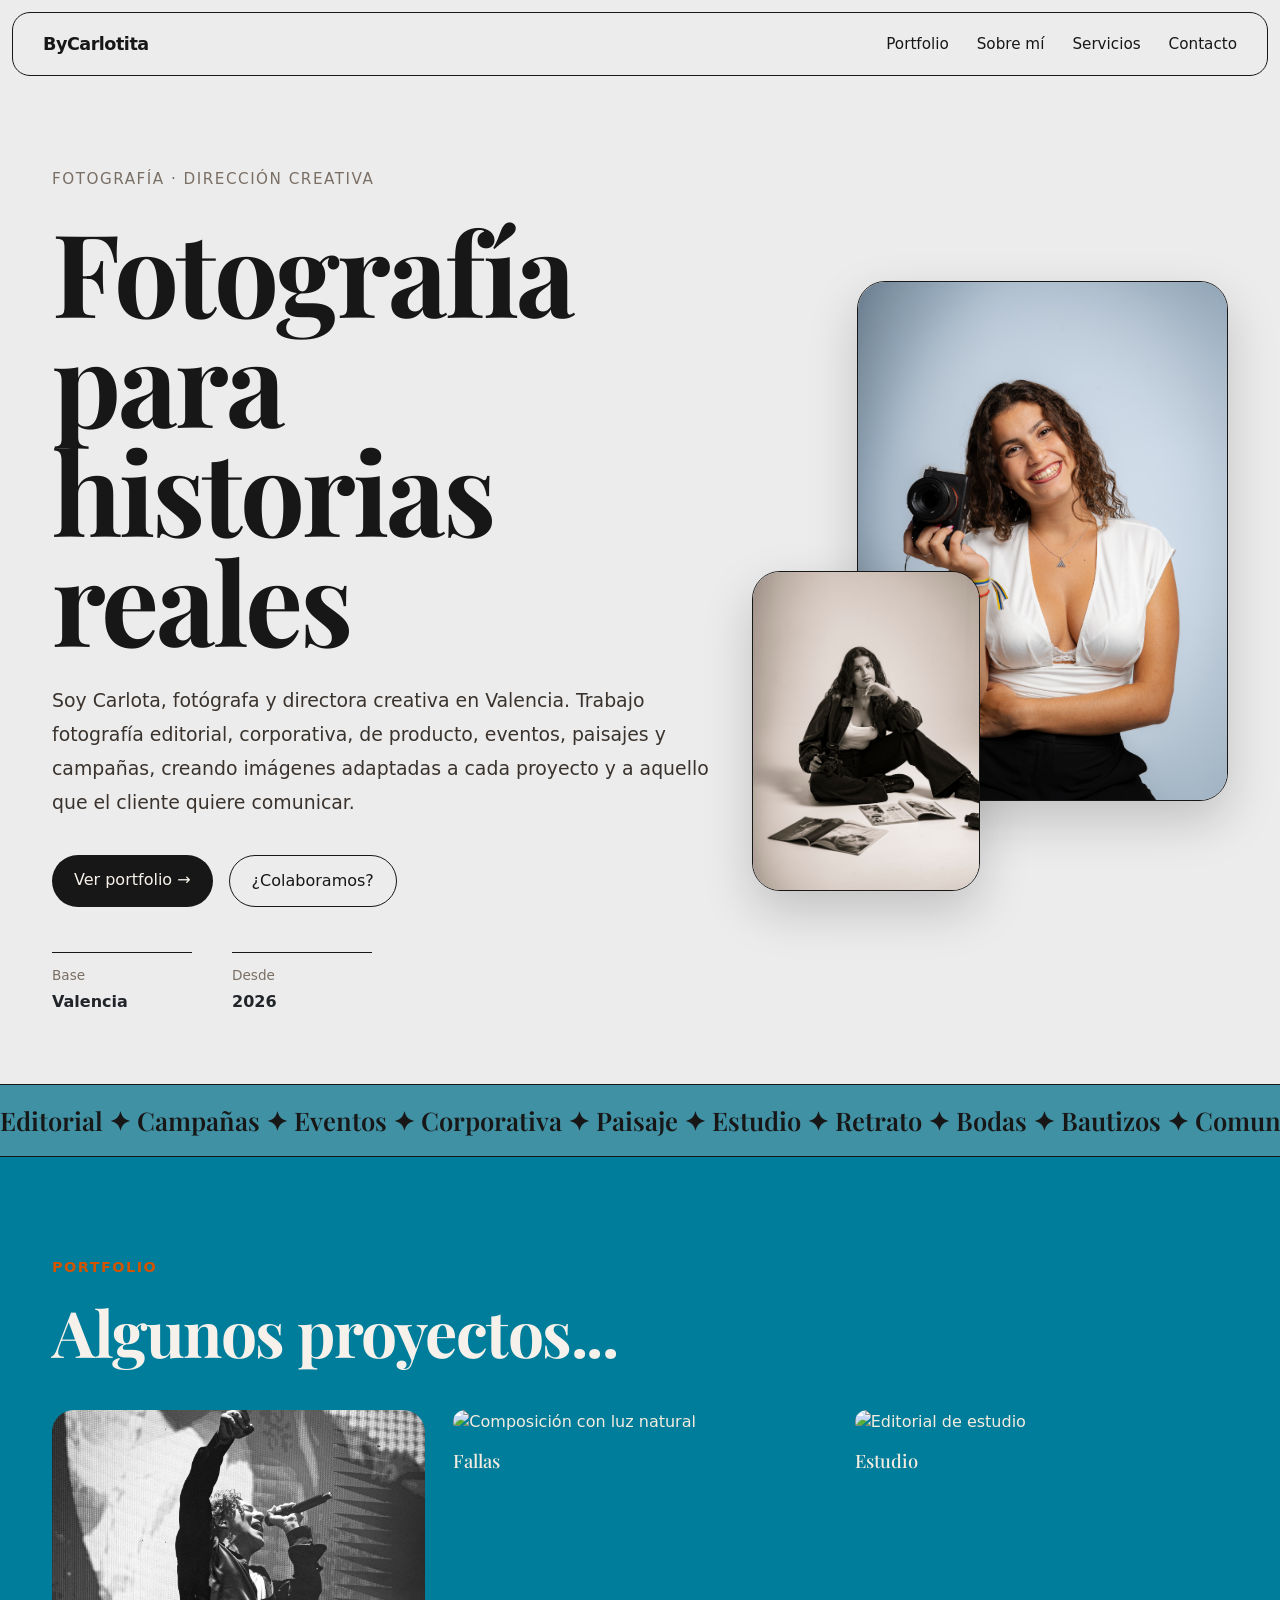
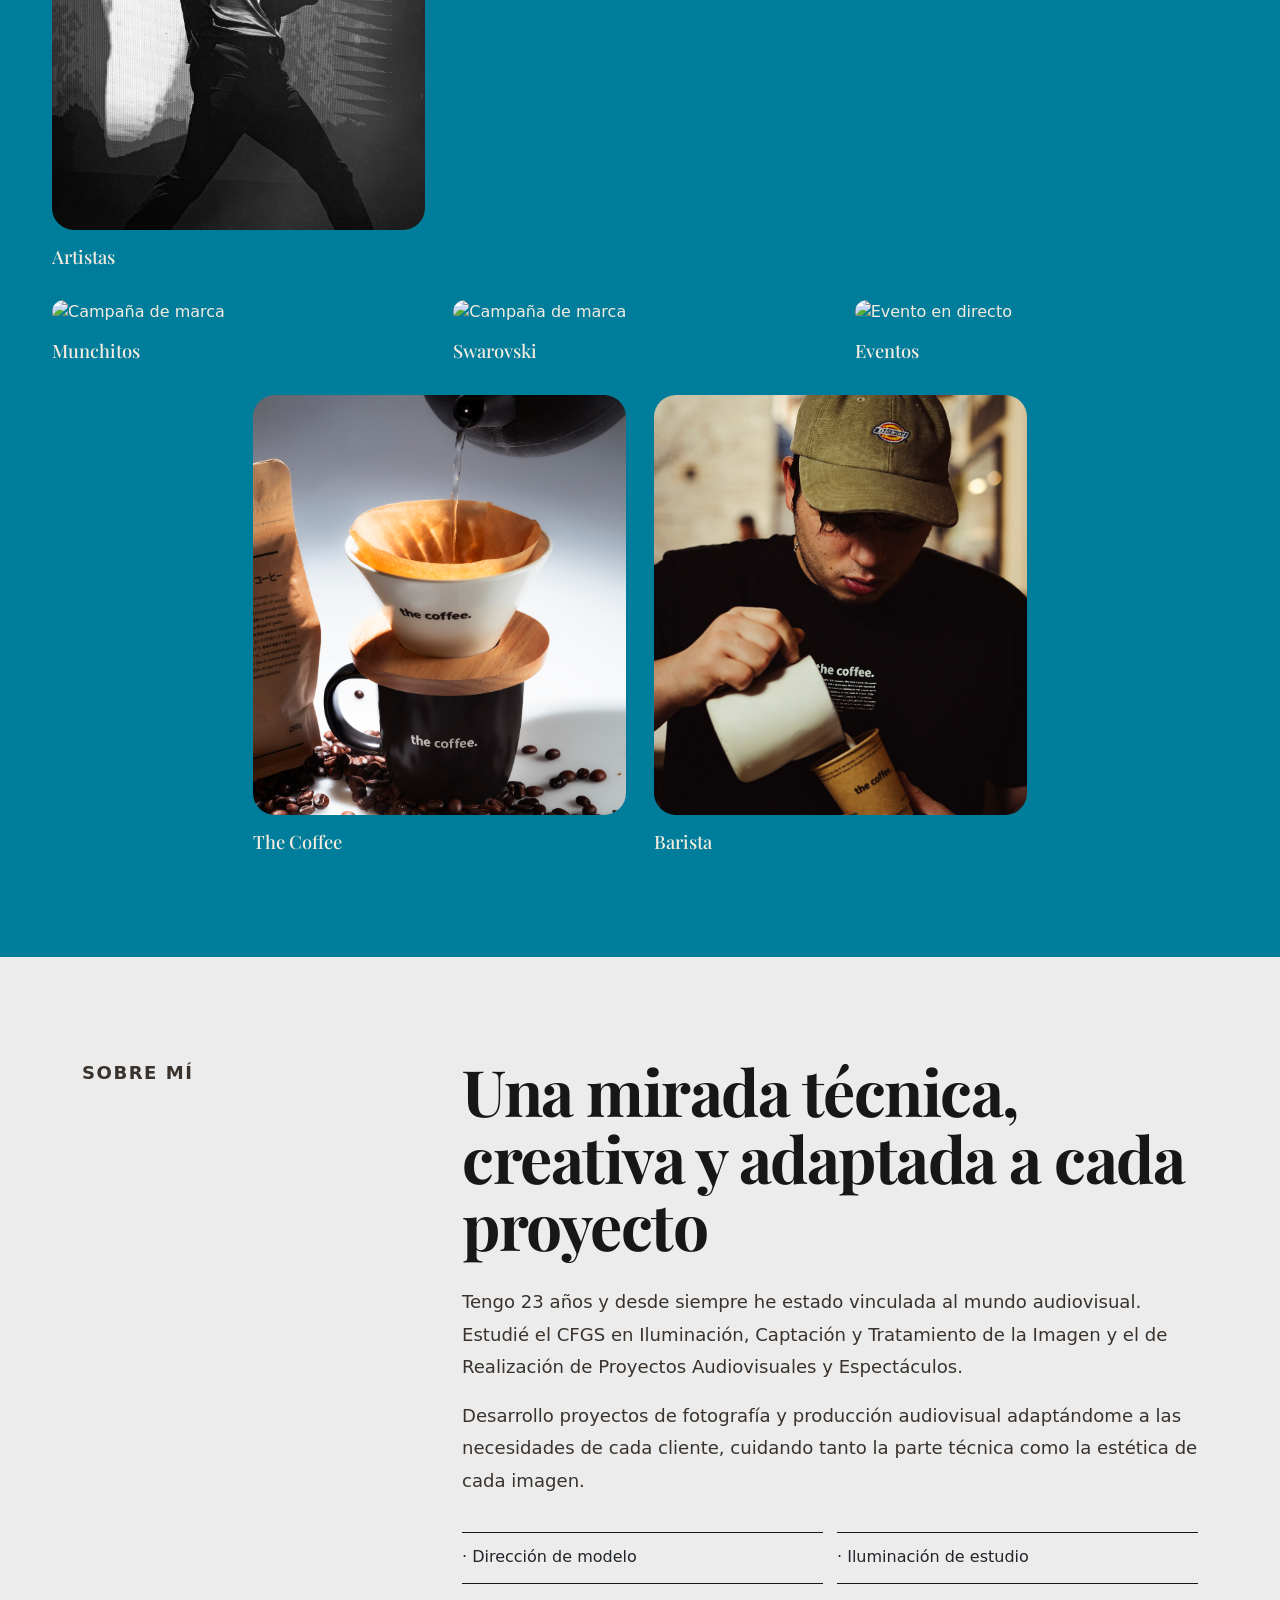
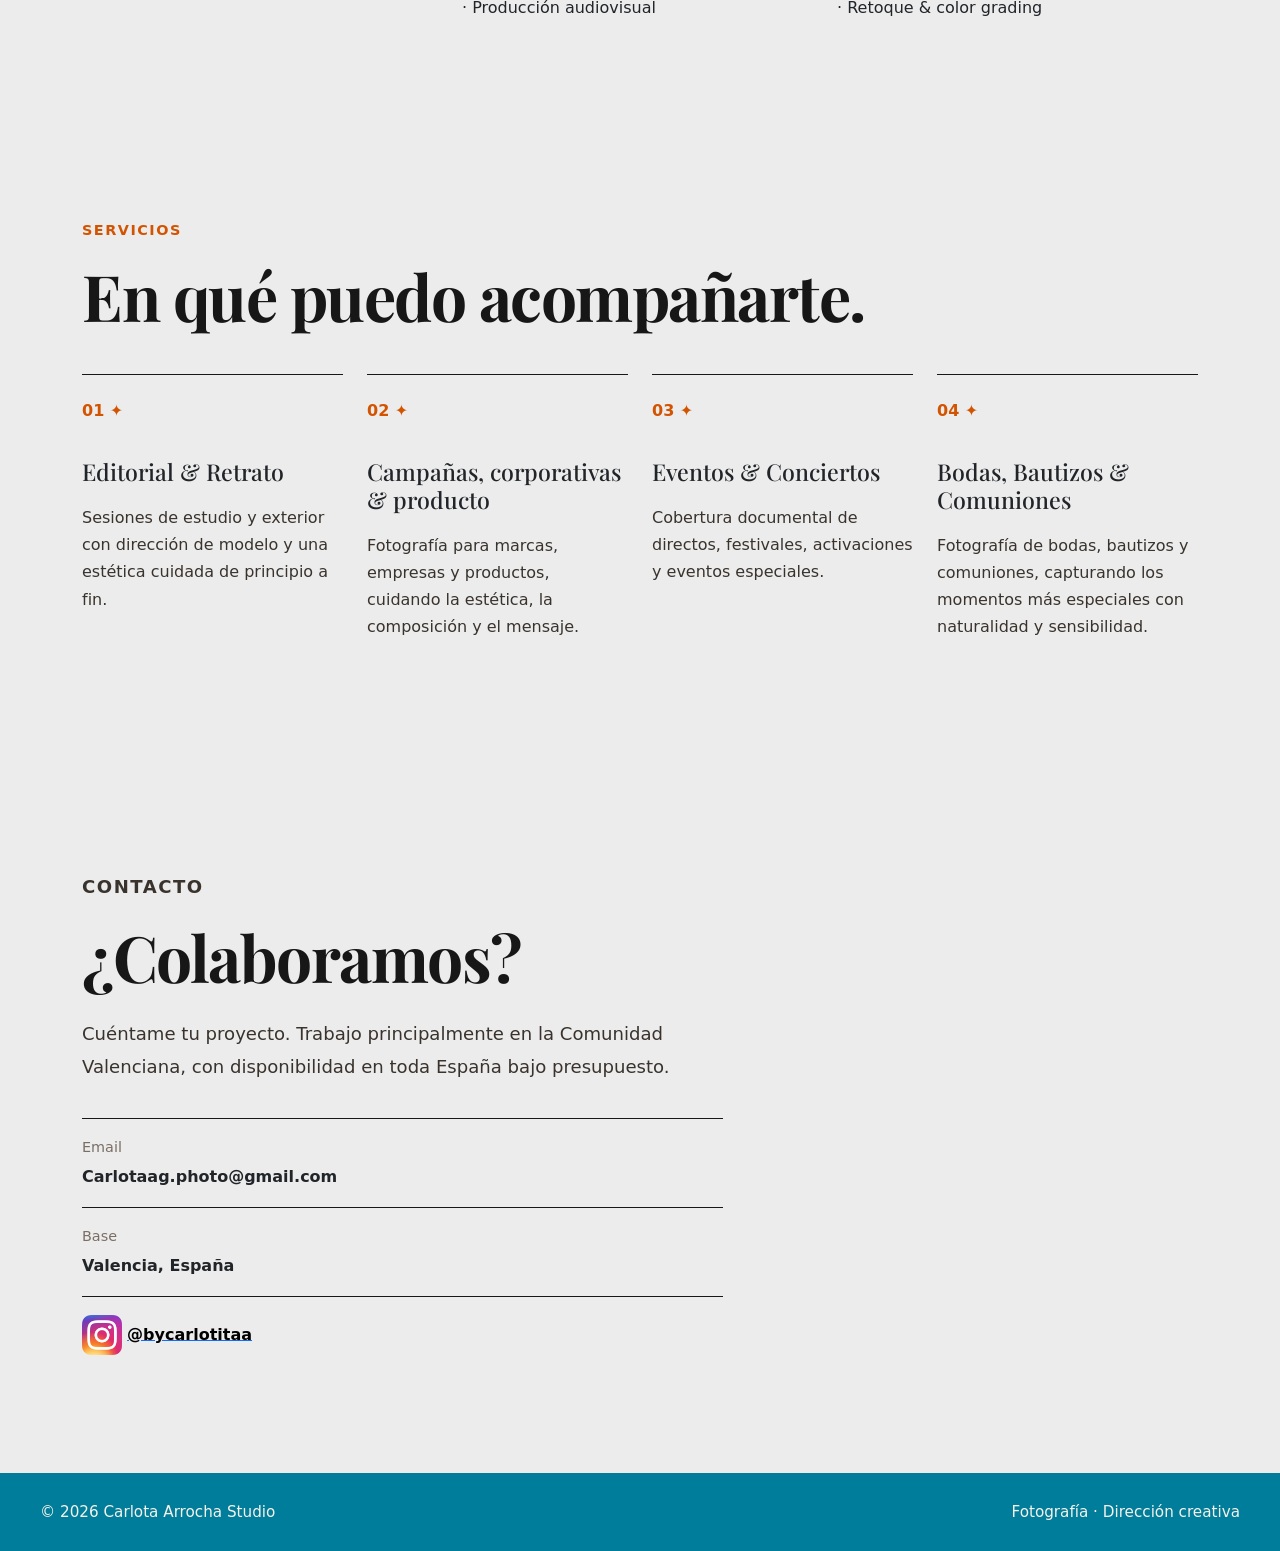
==== commit 4d718f5c: "Restore index.html content" ====
--- a/index.html
+++ b/index.html
@@ -99,7 +99,7 @@
 
                 <article class="proyecto">
                     <a href="artistas.html">
-                        <img src="imgs/ARTISTAS/1_Bisbal/_DSC1831.jpg" alt="Artistas"> </a>
+                        <img src="imgs/ARTISTAS/1_Bisbal/DSC1831.jpg" alt="Artistas"> </a>
                         <div>
                             <h3>Artistas</h3>
                            
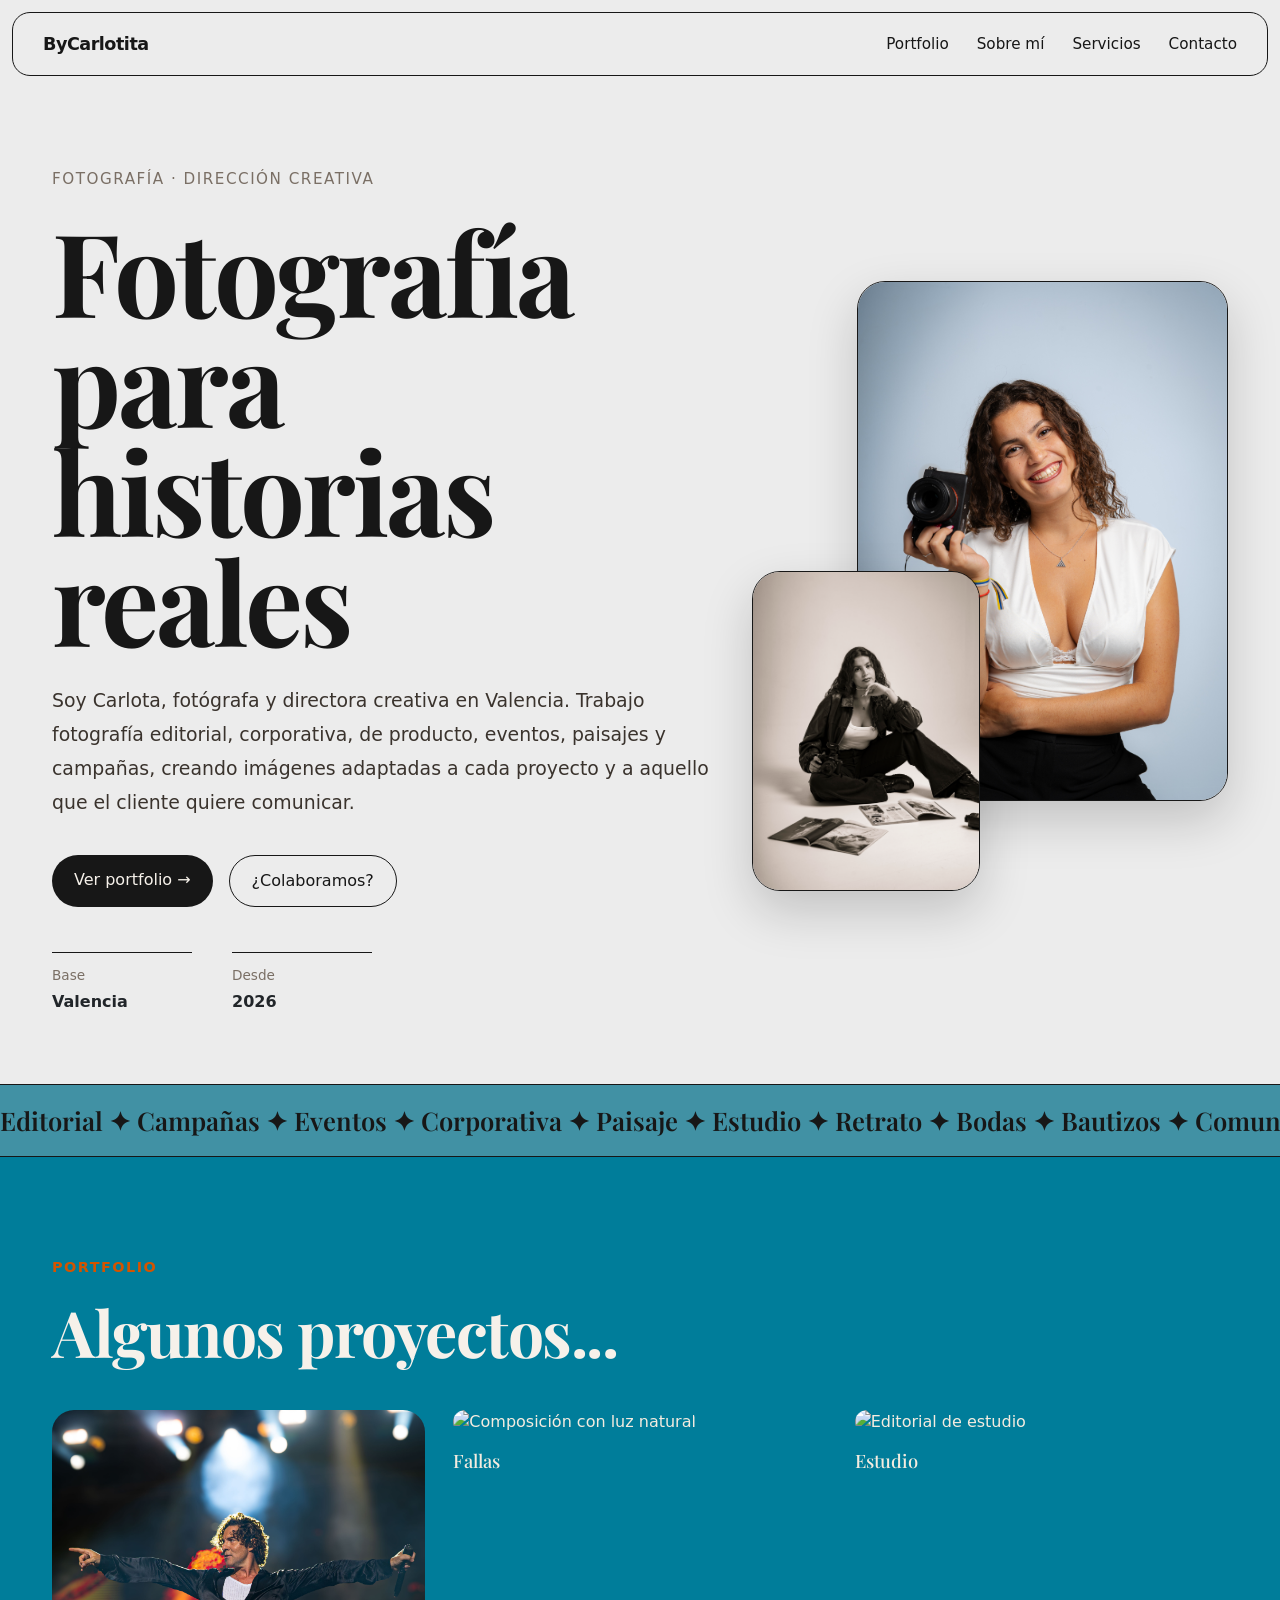
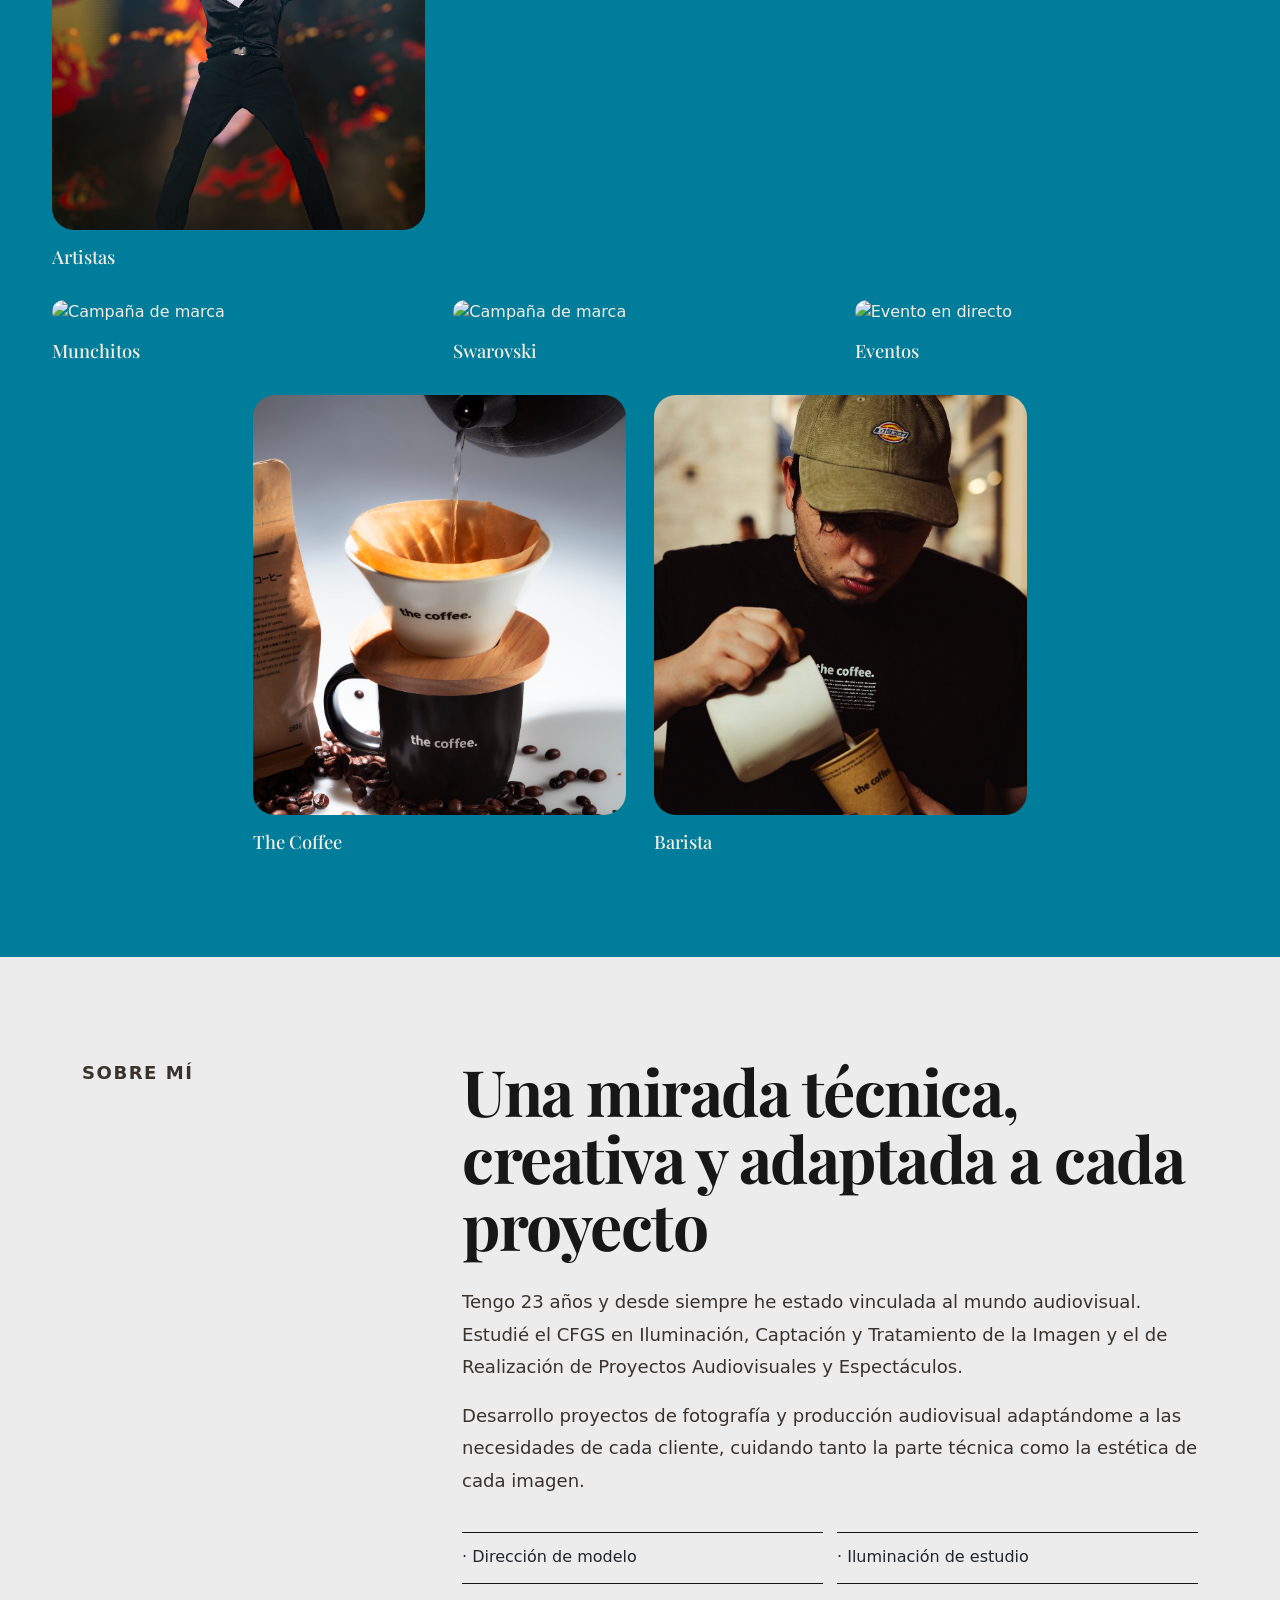
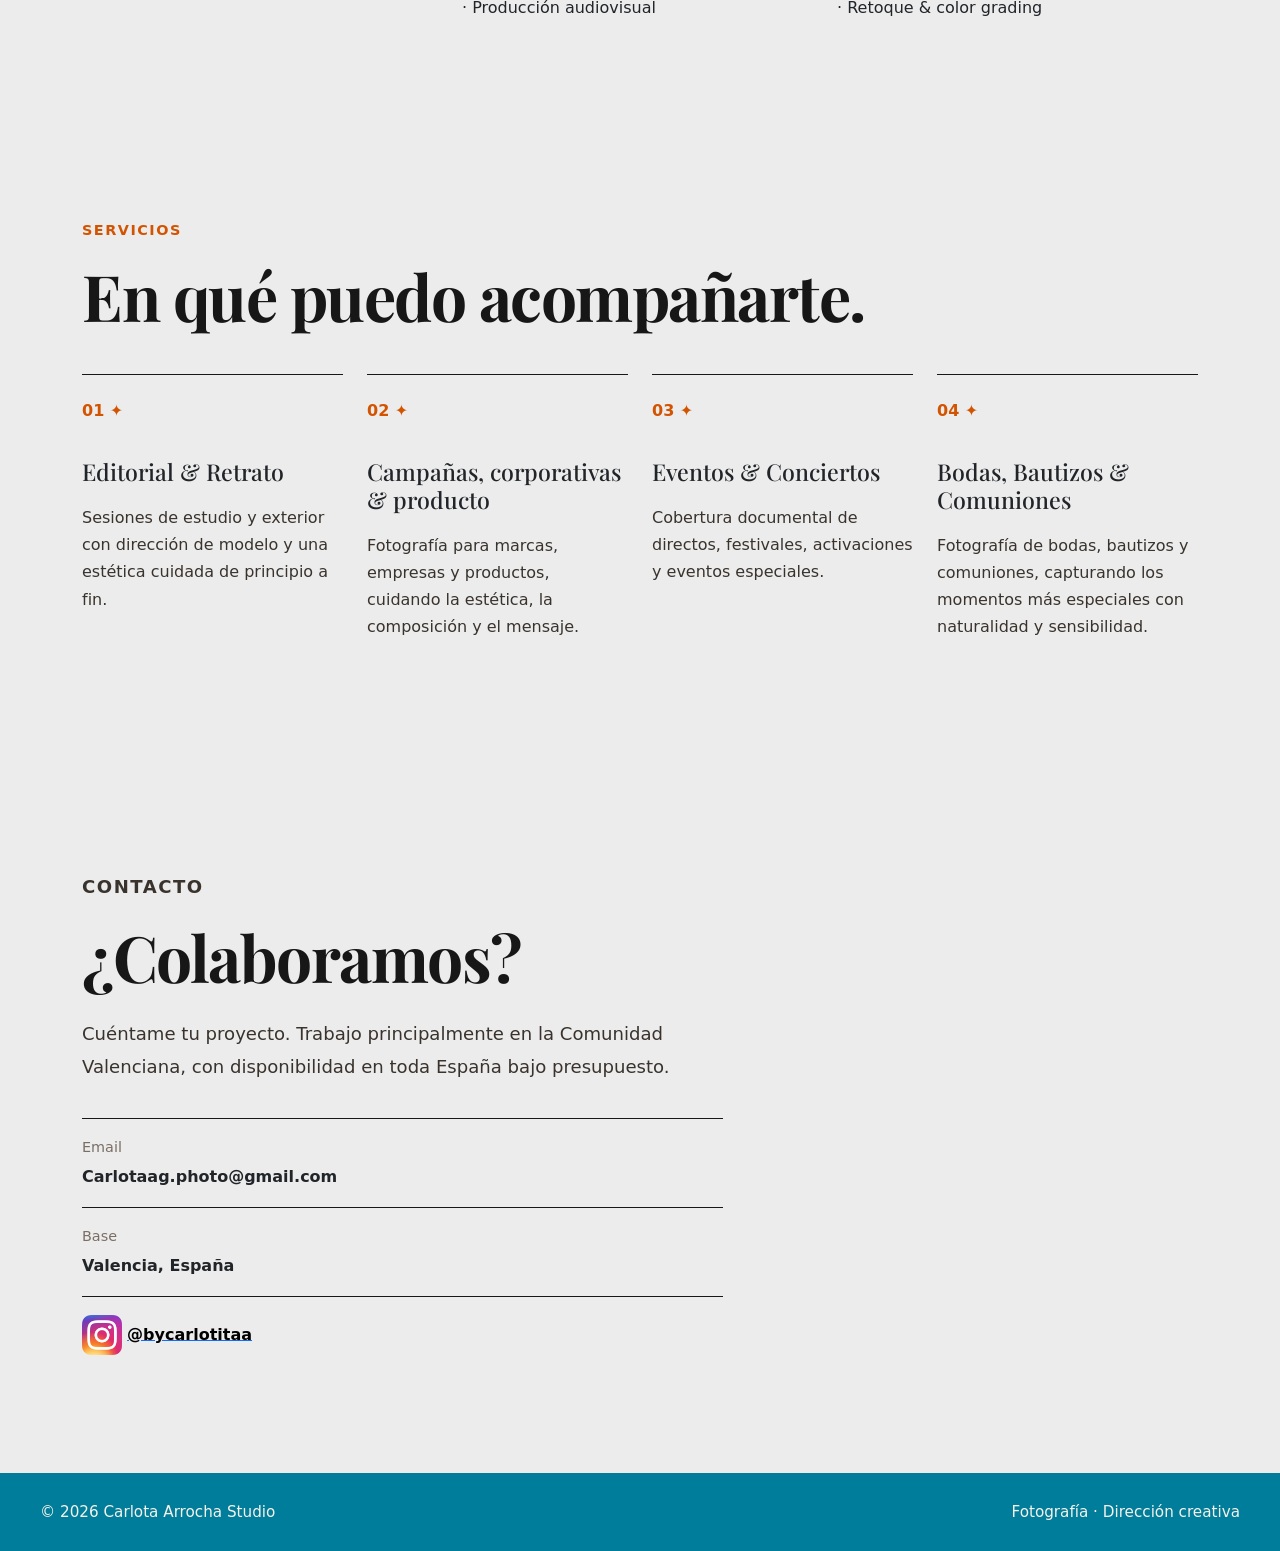
==== commit f71fb739: "Fix HTML formatting and update image sources" ====
--- a/index.html
+++ b/index.html
@@ -99,7 +99,7 @@
 
                 <article class="proyecto">
                     <a href="artistas.html">
-                        <img src="imgs/ARTISTAS/1_Bisbal/DSC1831.jpg" alt="Artistas"> </a>
+                        <img src="imgs/ARTISTAS/1_Bisbal/DSC1935.jpg" alt="Artistas"> </a>
                         <div>
                             <h3>Artistas</h3>
                            
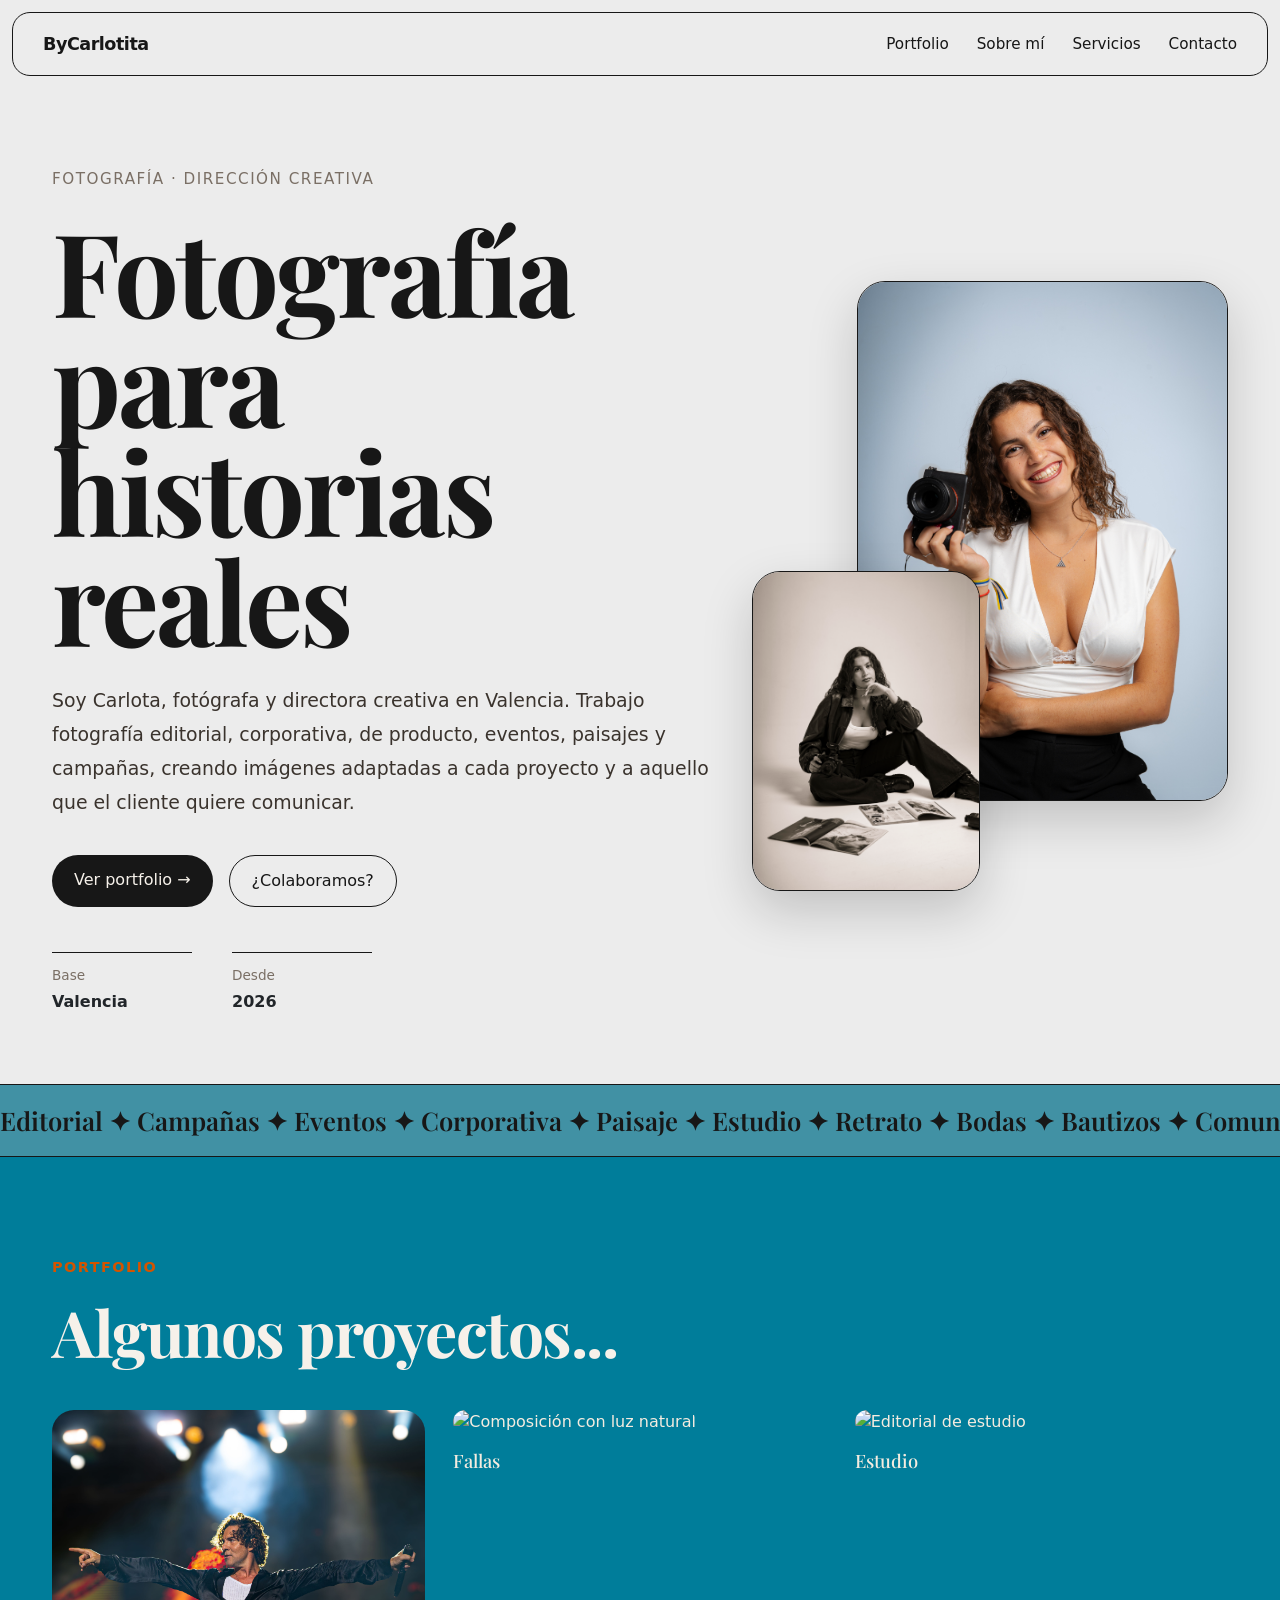
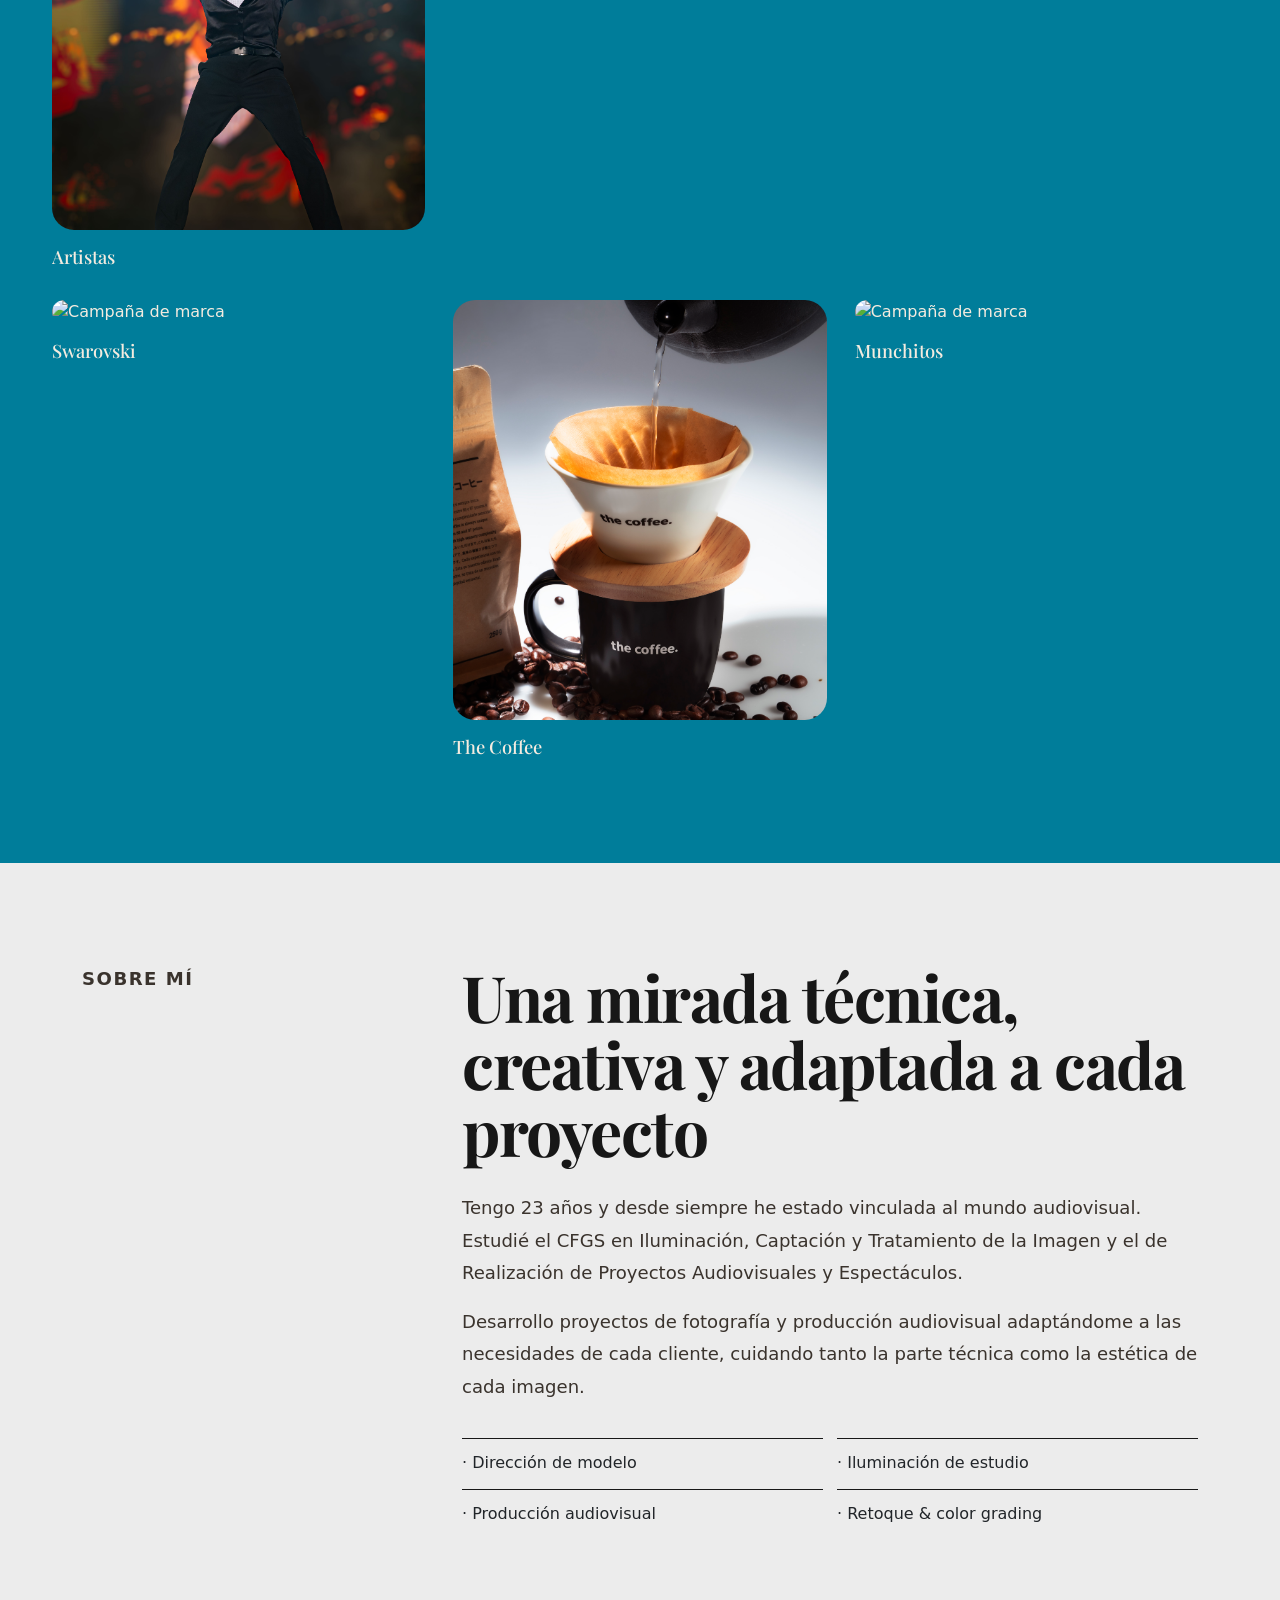
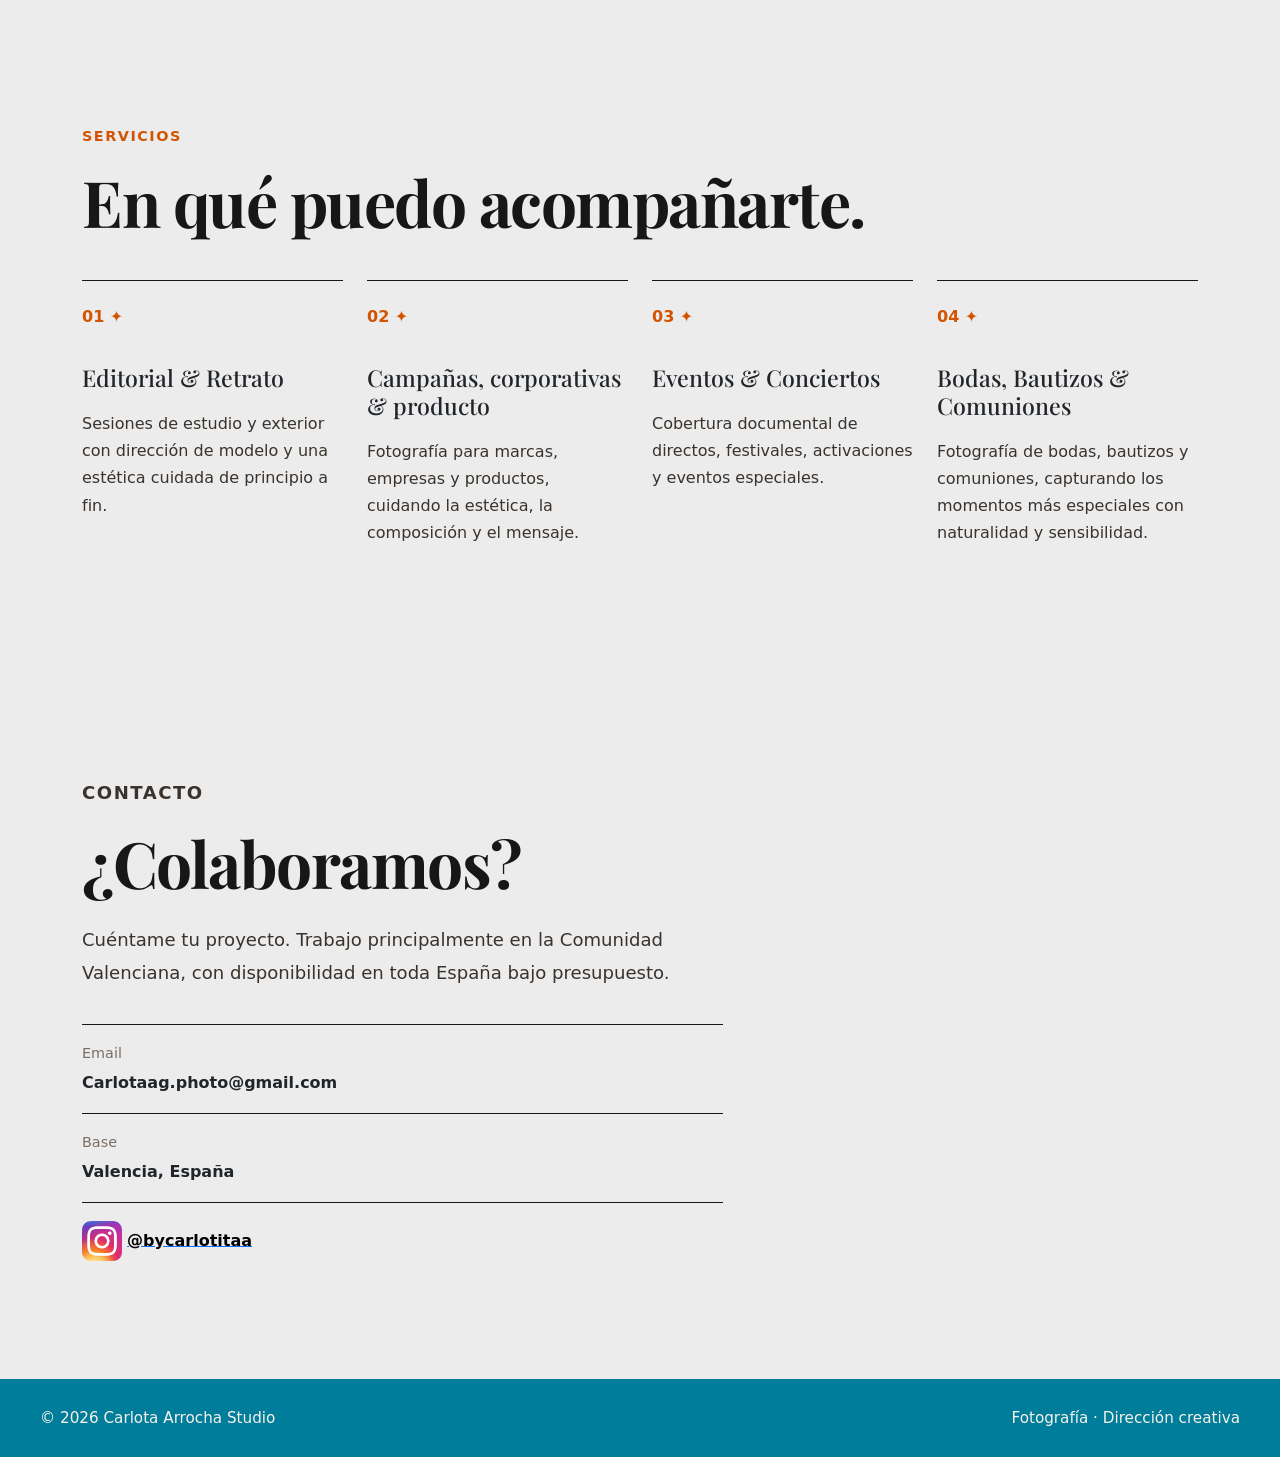
==== commit 75560bd8: "Fix HTML structure and formatting issues" ====
--- a/index.html
+++ b/index.html
@@ -123,27 +123,12 @@
                     </div>
                 </article>
 
-                <article class="proyecto">
-                    <a href="munchitos.html">
-                    <img src="imgs/CAMPAÑAS/6.4 Estudio.jpg" alt="Campaña de marca"> </a>
-                    <div>
-                        <h3>Munchitos</h3>
-                    </div>
-                </article>
 
                 <article class="proyecto">
                     <a href="swarovski.html">
                     <img src="imgs/SWAROSKY/Foto Gia Swarosky sRGB.jpg" alt="Campaña de marca"> </a>
                     <div>
                         <h3>Swarovski</h3>
-                    </div>
-                </article>
-
-                <article class="proyecto">
-                    <a href="eventos.html">
-                    <img src="imgs/EVENTOS/DSC01212.jpg" alt="Evento en directo"> </a>
-                    <div>
-                        <h3>Eventos</h3>
                     </div>
                 </article>
 
@@ -156,10 +141,10 @@
                 </article>
 
                 <article class="proyecto">
-                    <a href="barista.html">
-                    <img src="imgs/BARISTA/DSC2803-1.jpg" alt="The Coffee"> </a>
-                    <div>
-                        <h3>Barista</h3>
+                    <a href="munchitos.html">
+                    <img src="imgs/CAMPAÑAS/6.4 Estudio.jpg" alt="Campaña de marca"> </a>
+                    <div>
+                        <h3>Munchitos</h3>
                     </div>
                 </article>
 
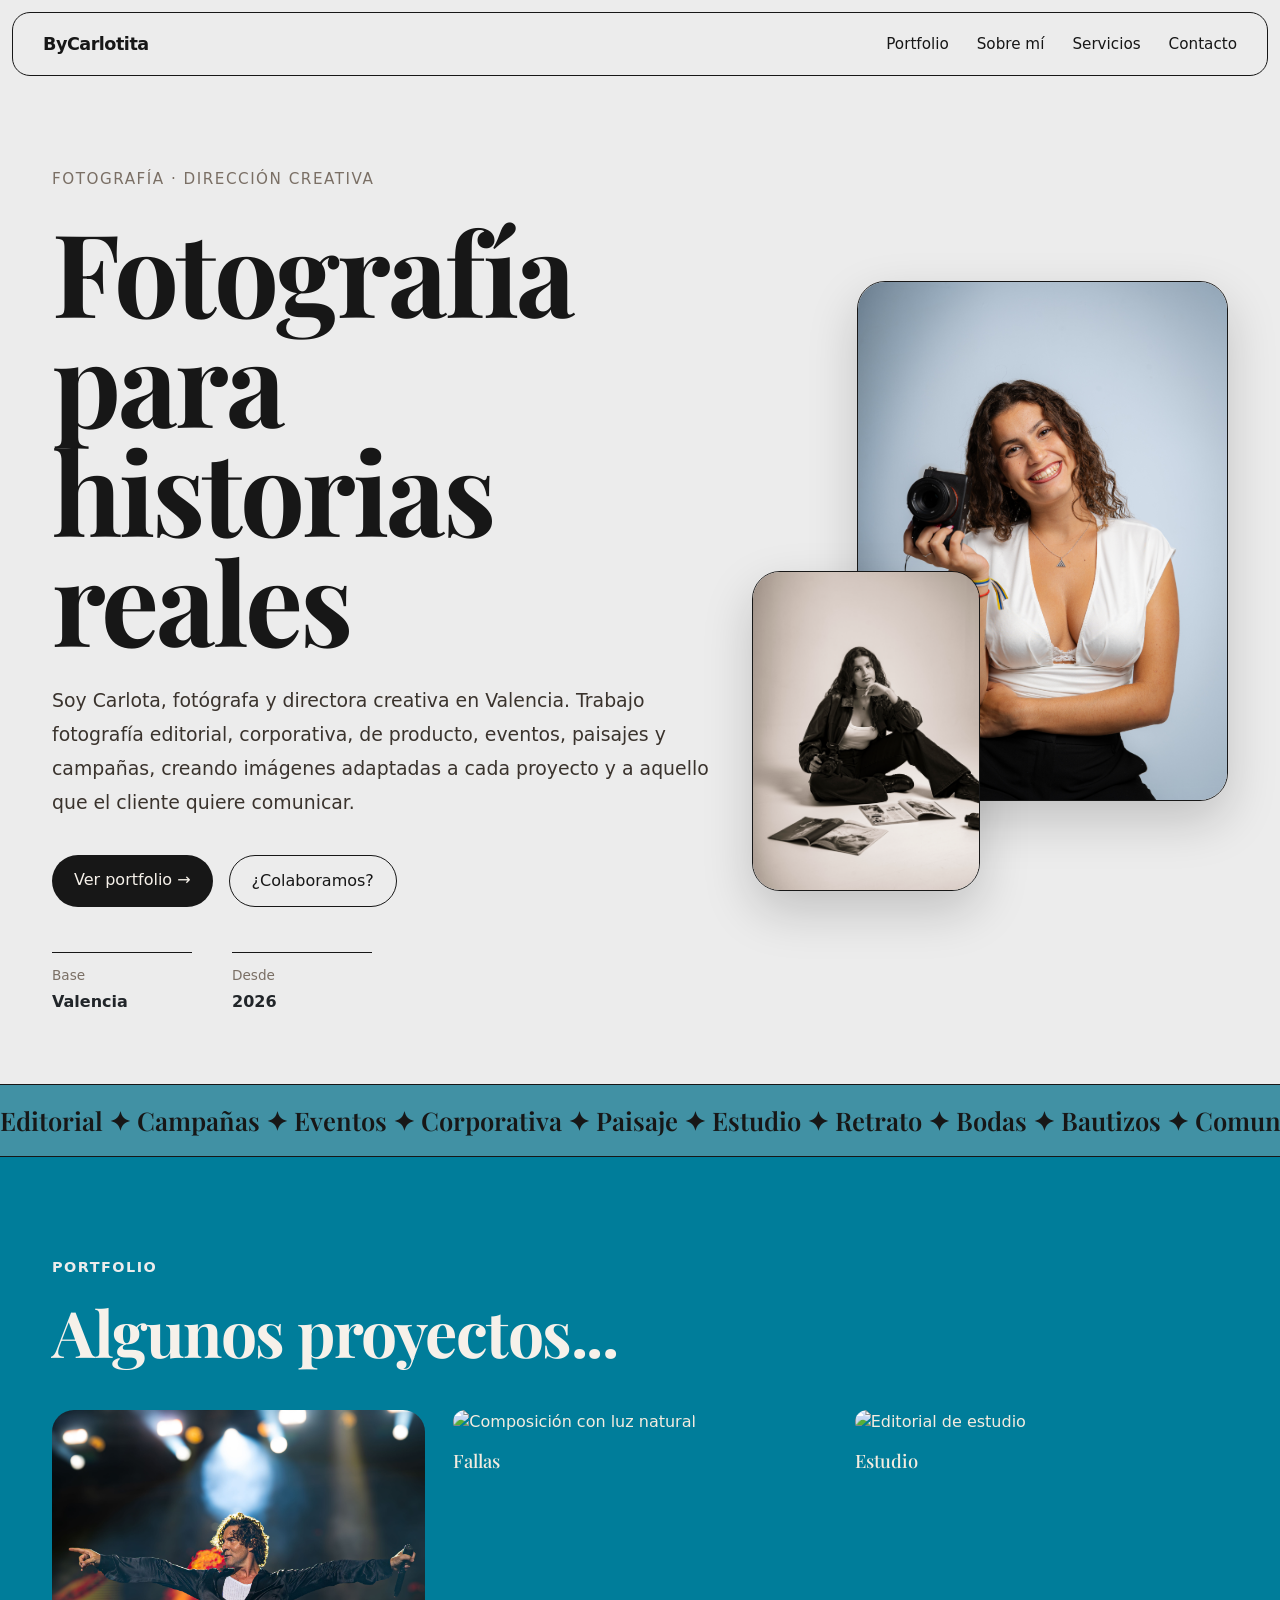
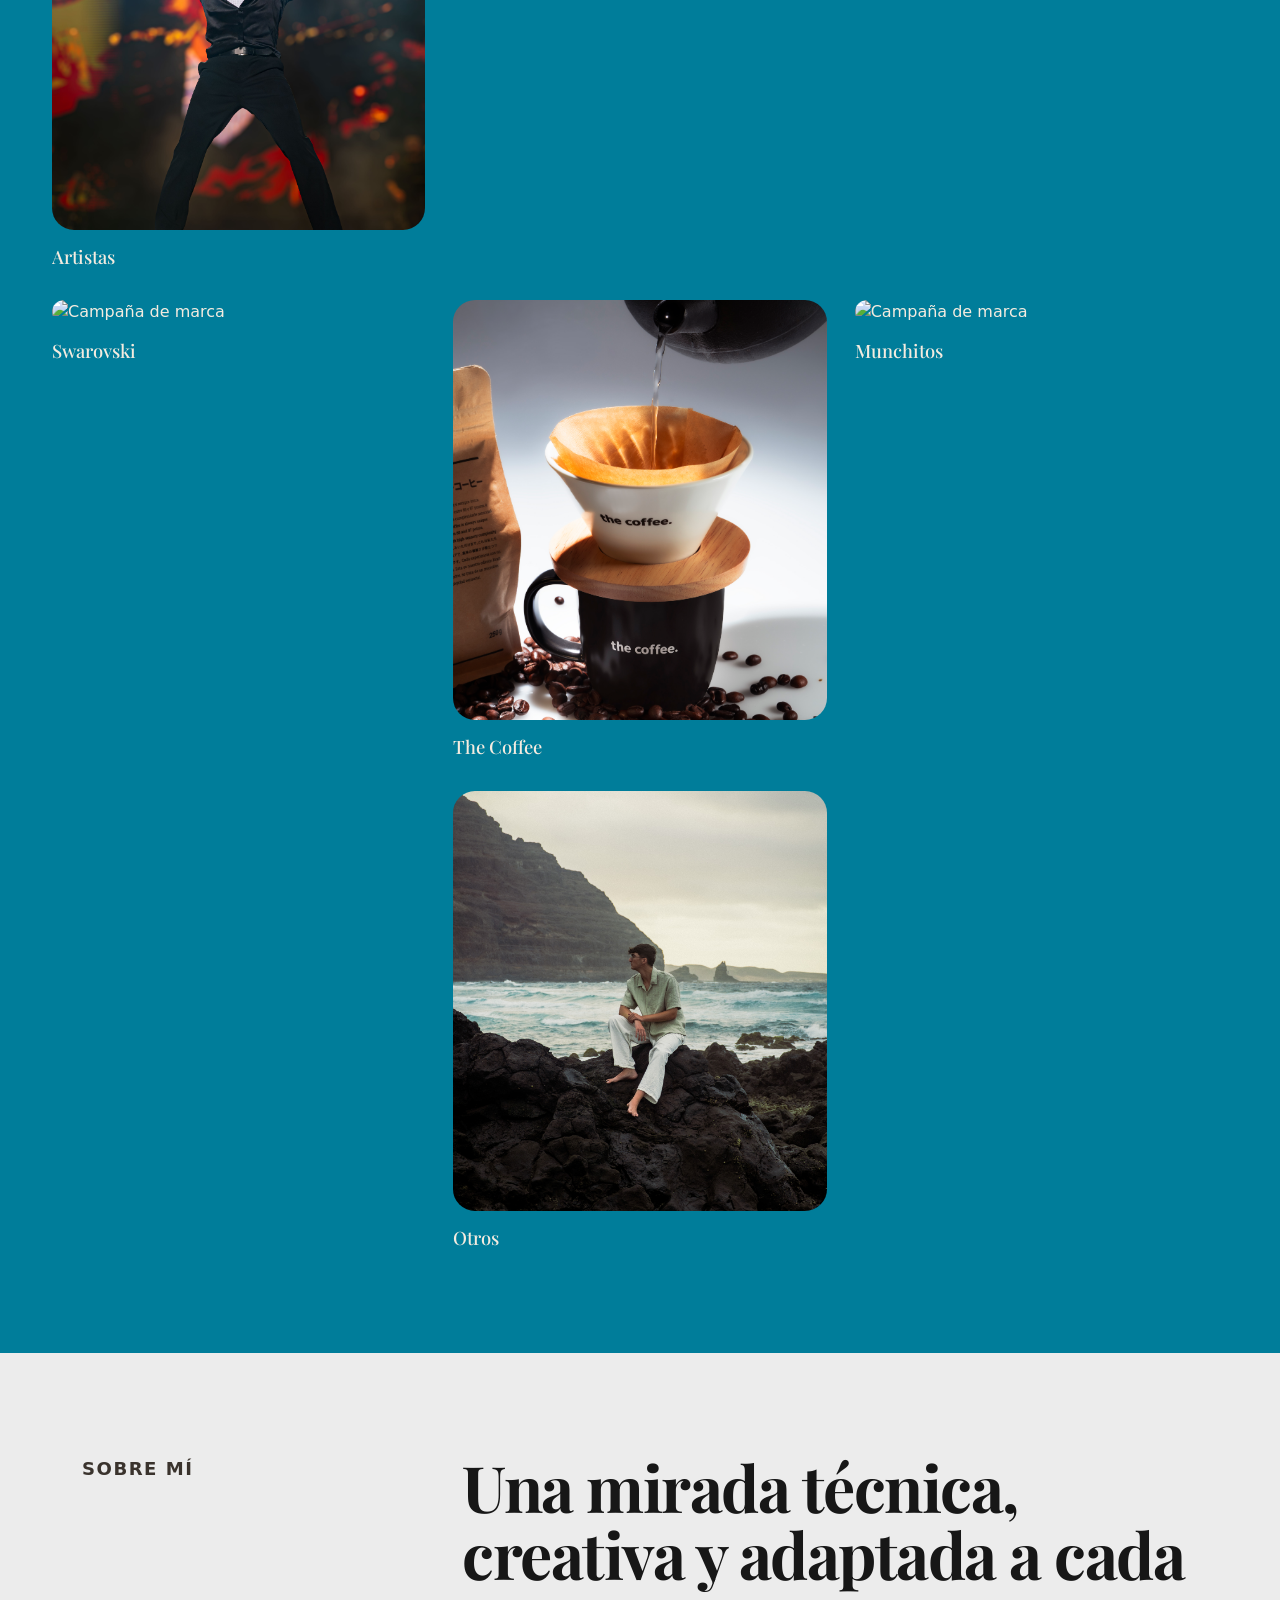
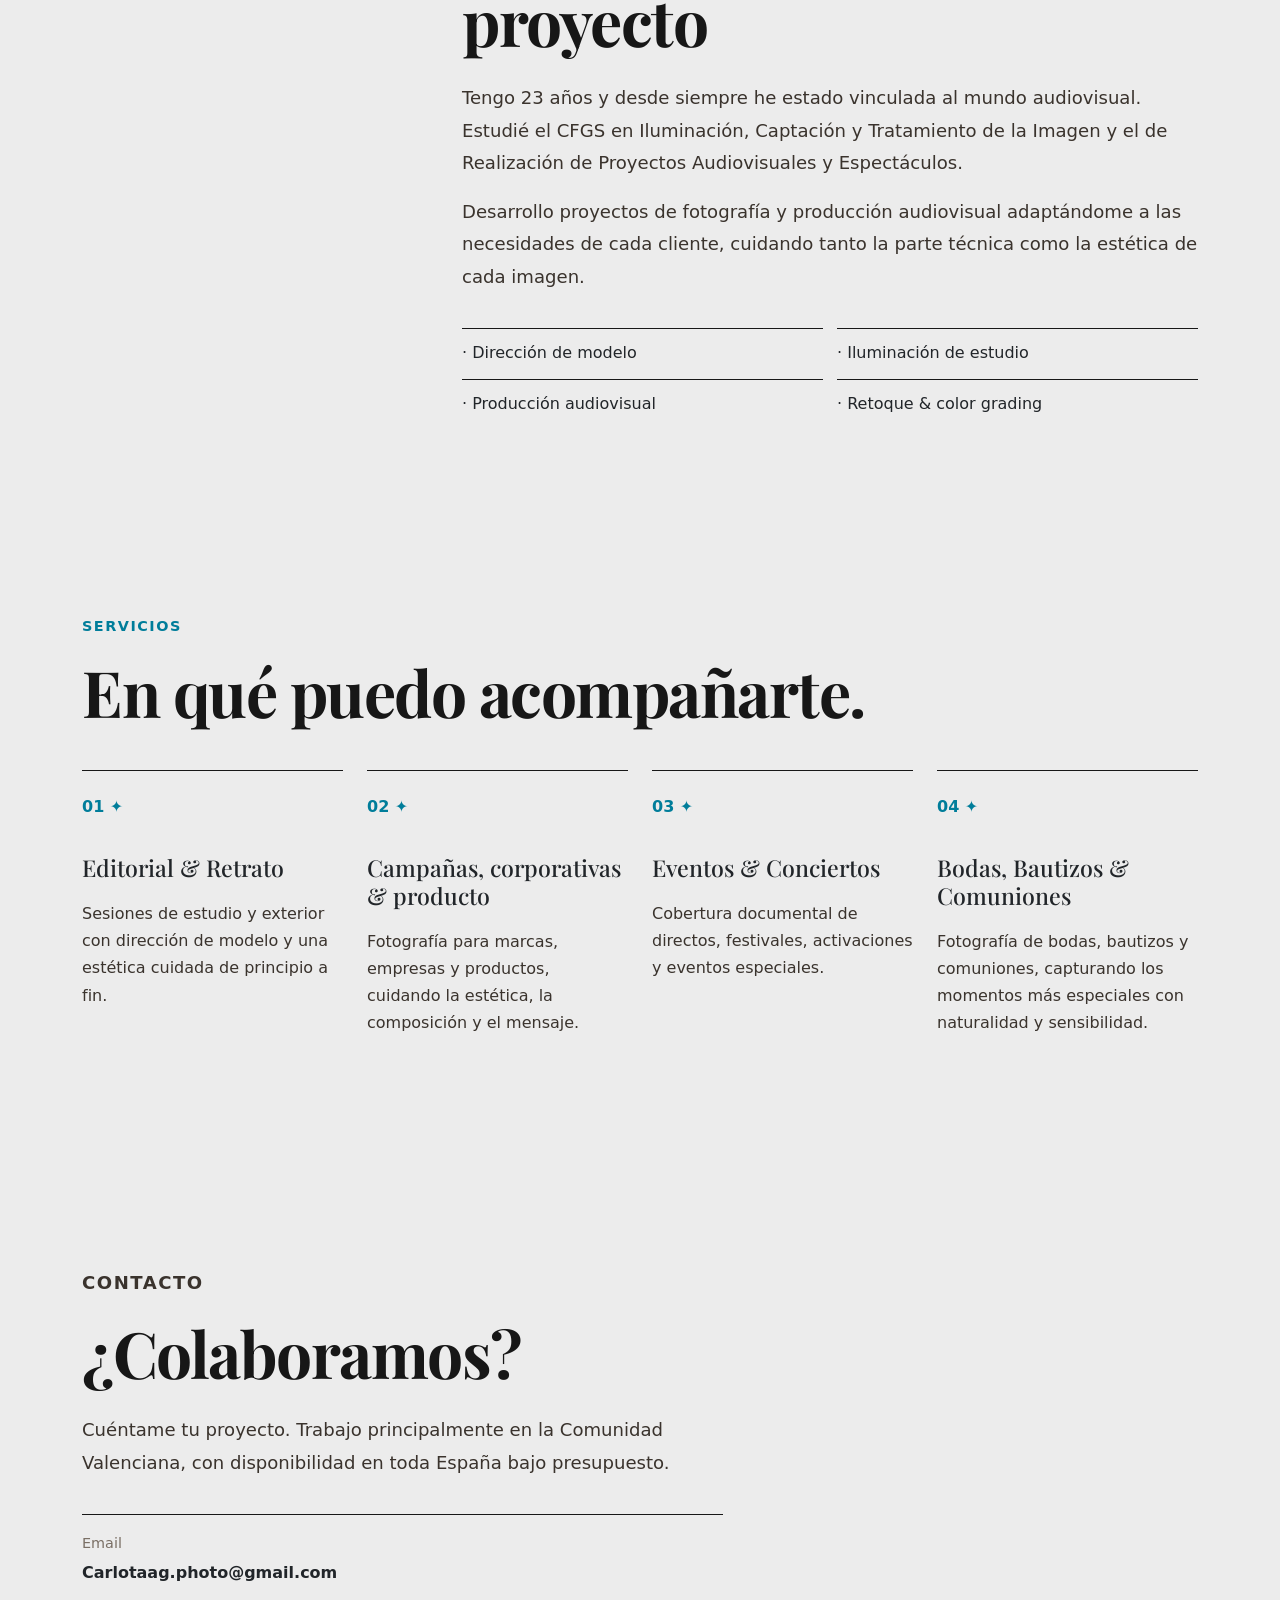
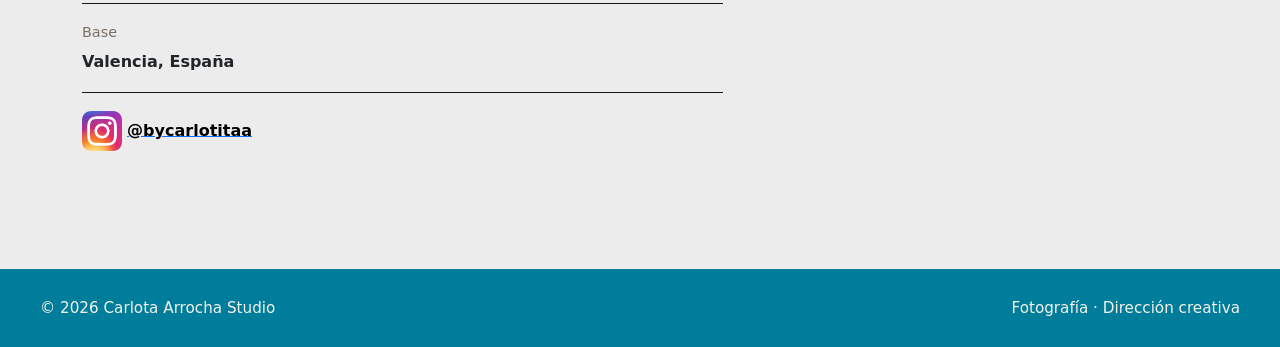
==== commit 91fa25de: "Fix HTML encoding issues in index.html" ====
--- a/index.html
+++ b/index.html
@@ -145,6 +145,14 @@
                     <img src="imgs/CAMPAÑAS/6.4 Estudio.jpg" alt="Campaña de marca"> </a>
                     <div>
                         <h3>Munchitos</h3>
+                    </div>
+                </article>
+
+                <article class="proyecto">
+                    <a href="otros.html">
+                    <img src="imgs/CREATIVAS/DSC0837.jpg" alt="creativas1"> </a>
+                    <div>
+                        <h3>Otros</h3>
                     </div>
                 </article>
 
--- a/css/estilos.css
+++ b/css/estilos.css
@@ -302,7 +302,7 @@
 }
 
 .portfolio .titulo-seccion {
-    color: #d35400;
+    color: #ECECEC;
 }
 
 .portfolio h2 {
@@ -417,7 +417,7 @@
 
 .tarjeta-servicio span {
     display: block;
-    color: #d35400;
+    color: #007D9A;
     font-weight: 700;
     margin-bottom: 35px;
 }
@@ -496,6 +496,10 @@
     background-color: #d35400;
 }
 
+.servicios .titulo-seccion {
+    color: #007D9A;
+}
+
 
 /* FOOTER */
 
